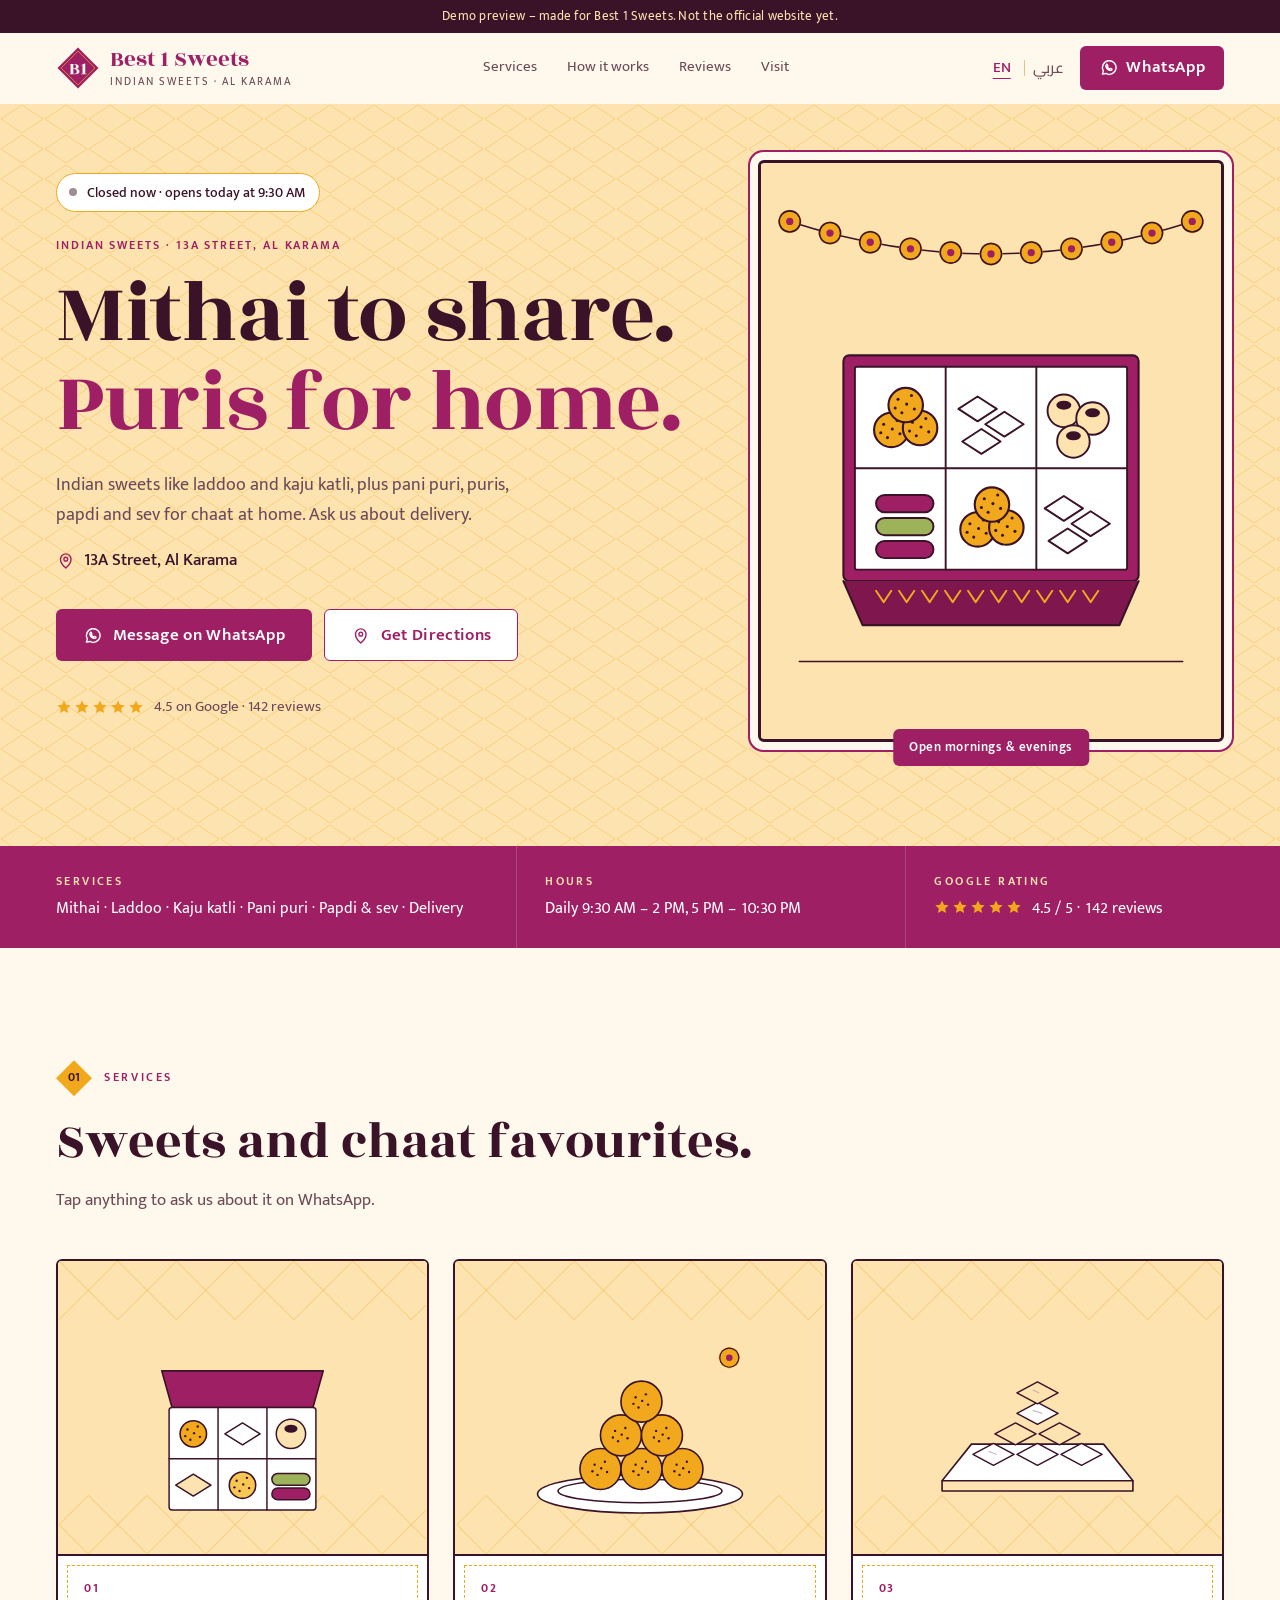
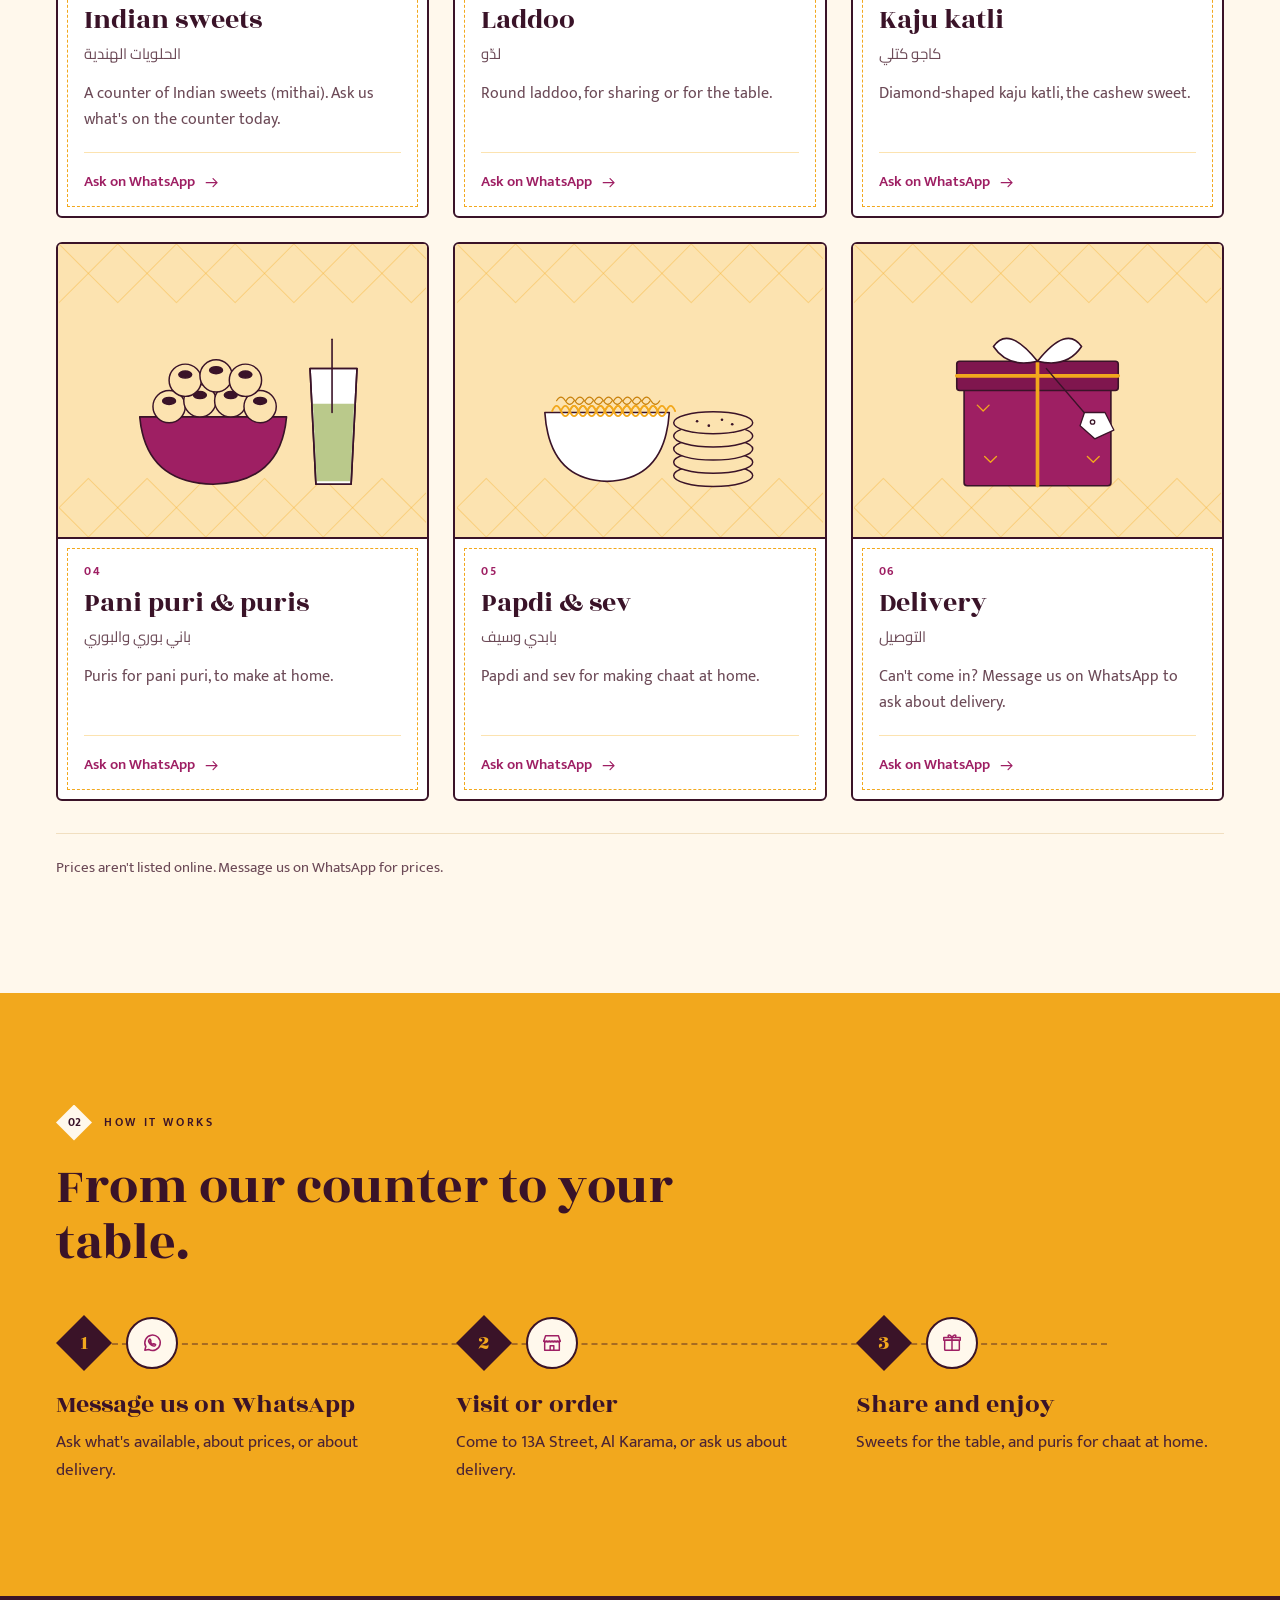
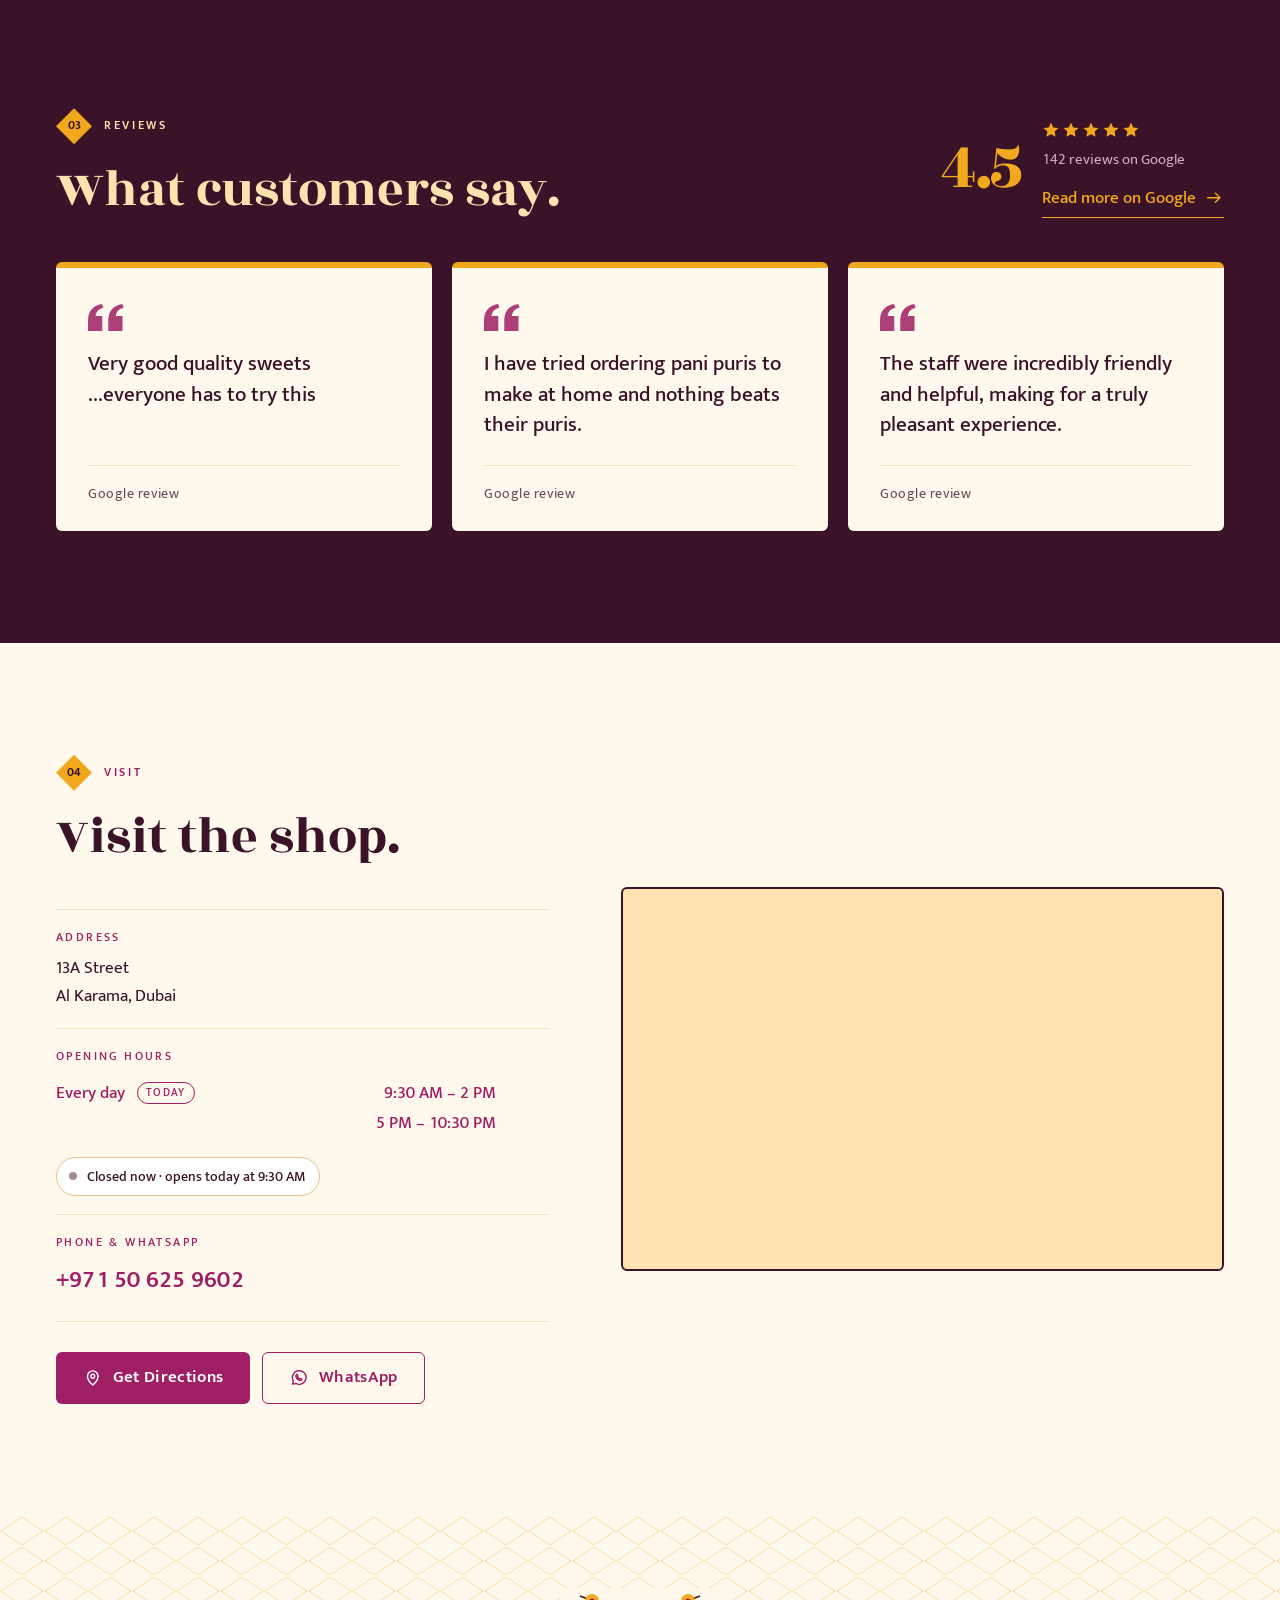
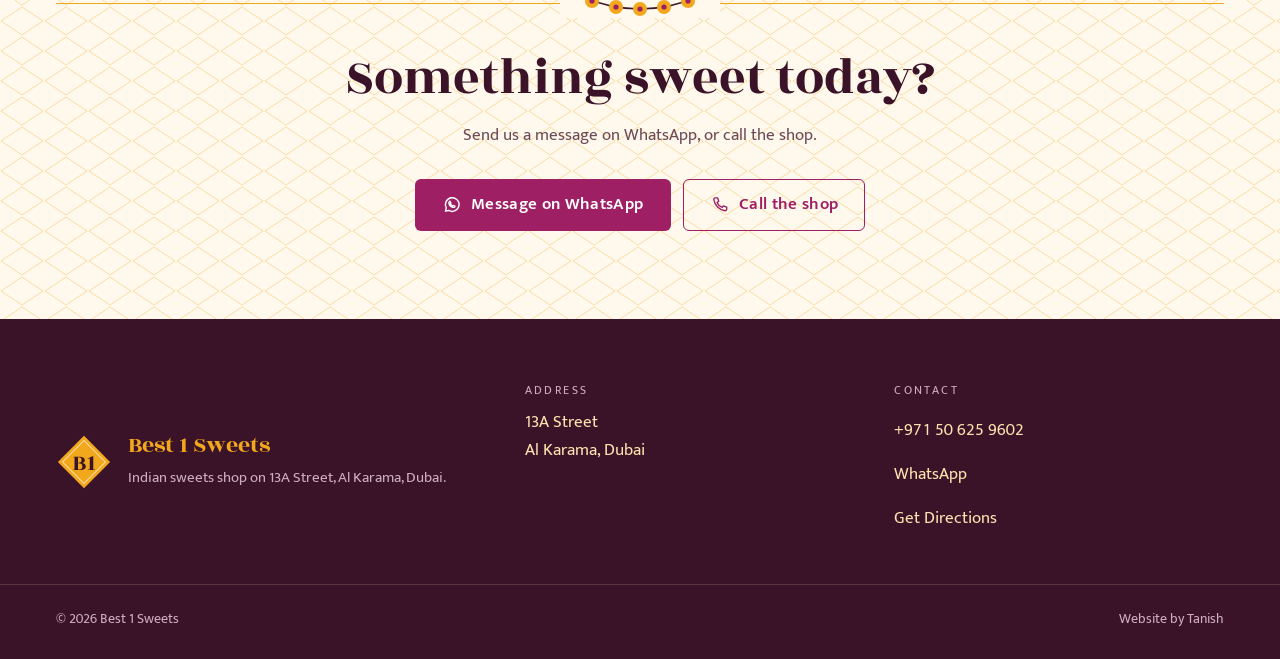
==== index.html @ 2cc2bdde "Demo website for Best 1 Sweets, Al Karama, Dubai Co-Authored-By: Claude Opus 5.5 <noreply@anthropic." ====
<!doctype html>
<html lang="en" dir="ltr">
<head>
  <meta charset="utf-8">
  <meta name="viewport" content="width=device-width, initial-scale=1, viewport-fit=cover">
  <title>Best 1 Sweets · Indian sweets, pani puri and chaat items in Al Karama, Dubai</title>
  <meta name="description" content="Indian sweets shop on 13A Street, Al Karama, Dubai: mithai such as laddoo and kaju katli, pani puri and puris, papdi and sev for chaat at home. Ask about delivery. Rated 4.5 on Google.">
  <meta name="robots" content="noindex">
  <meta name="theme-color" content="#FFF8EC">

  <link rel="icon" href="images/logo.svg" type="image/svg+xml">
  <link rel="apple-touch-icon" href="images/apple-touch-icon.png">

  <!-- Social sharing (WhatsApp, iMessage, X…). WhatsApp previews don't run JavaScript, so these are plain text. -->
  <meta property="og:type" content="website">
  <meta property="og:site_name" content="Best 1 Sweets">
  <meta property="og:title" content="Best 1 Sweets · 13A Street, Al Karama, Dubai">
  <meta property="og:description" content="Indian sweets like laddoo and kaju katli, pani puri and puris, papdi and sev for chaat at home. Ask about delivery. 4.5 on Google.">
  <meta property="og:url" content="https://tanish0212.github.io/best1-sweets-demo/">
  <meta property="og:image" content="https://tanish0212.github.io/best1-sweets-demo/images/og-image.jpg">
  <meta property="og:image:type" content="image/jpeg">
  <meta property="og:image:width" content="1200">
  <meta property="og:image:height" content="630">
  <meta property="og:image:alt" content="Best 1 Sweets, an Indian sweets shop in Al Karama, Dubai">
  <meta name="twitter:card" content="summary_large_image">
  <meta name="twitter:title" content="Best 1 Sweets · 13A Street, Al Karama, Dubai">
  <meta name="twitter:description" content="Indian sweets like laddoo and kaju katli, pani puri and puris, papdi and sev for chaat at home. Ask about delivery. 4.5 on Google.">
  <meta name="twitter:image" content="https://tanish0212.github.io/best1-sweets-demo/images/og-image.jpg">

  <link rel="preconnect" href="https://fonts.googleapis.com">
  <link rel="preconnect" href="https://fonts.gstatic.com" crossorigin>
  <!-- Fonts load without blocking the first paint -->
  <link rel="preload" as="style" href="https://fonts.googleapis.com/css2?family=Rozha+One&amp;family=Mukta:wght@400;500;600;700&amp;family=Lalezar&amp;family=Cairo:wght@400;500;600;700&amp;display=swap">
  <link rel="stylesheet" href="https://fonts.googleapis.com/css2?family=Rozha+One&amp;family=Mukta:wght@400;500;600;700&amp;family=Lalezar&amp;family=Cairo:wght@400;500;600;700&amp;display=swap" media="print" onload="this.media='all'">
  <noscript><link rel="stylesheet" href="https://fonts.googleapis.com/css2?family=Rozha+One&amp;family=Mukta:wght@400;500;600;700&amp;family=Lalezar&amp;family=Cairo:wght@400;500;600;700&amp;display=swap"></noscript>
  <link rel="stylesheet" href="style.css">
</head>
<body>
  <a class="skip-link" href="#main" data-t="skip">Skip to content</a>

  <!-- DEMO BANNER: delete this line (or set SHOP.showDemoBanner = false) when the site goes live -->
  <p class="demo-banner" data-t="demoBanner">Demo preview – made for Best 1 Sweets. Not the official website yet.</p>

  <header class="site-header">
    <div class="container header-inner">
      <a class="brand" href="#top">
        <img class="brand-mark" src="images/logo.svg" width="44" height="44" alt="">
        <span class="brand-word">
          <span class="brand-name" data-t="brandName">Best 1 Sweets</span>
          <span class="brand-sub" data-t="brandSub">Indian sweets · Al Karama</span>
        </span>
        <span class="visually-hidden" data-shop="name">Best 1 Sweets</span>
      </a>
      <nav class="nav" data-t-aria="navLabel" aria-label="Main">
        <a href="#services" data-t="navServices">Services</a>
        <a href="#how" data-t="navHow">How it works</a>
        <a href="#reviews" data-t="navReviews">Reviews</a>
        <a href="#visit" data-t="navVisit">Visit</a>
      </nav>
      <div class="header-actions">
        <div class="lang-toggle" role="group" data-t-aria="langLabel" aria-label="Language">
          <button type="button" data-lang="en" lang="en" aria-pressed="true">EN</button>
          <span class="lang-sep" aria-hidden="true"></span>
          <button type="button" data-lang="ar" lang="ar" aria-pressed="false">عربي</button>
        </div>
        <a class="btn btn-primary btn-sm js-wa" href="https://wa.me/971506259602?text=Hello%20Best%201%20Sweets%2C%20I%20found%20you%20on%20your%20website%20and%20I%27d%20like%20to%20ask%20about%20your%20sweets." target="_blank" rel="noopener" data-t-aria="waAria" aria-label="Message Best 1 Sweets on WhatsApp">
          <svg class="icon" viewBox="0 0 24 24" width="18" height="18" aria-hidden="true"><use href="#i-wa"/></svg>
          <span class="label-long" data-t="waShort">WhatsApp</span>
        </a>
      </div>
    </div>
  </header>

  <main id="main">
    <!-- HERO -->
    <section class="hero" id="top" aria-labelledby="hero-title">
      <div class="container hero-grid">
        <div class="hero-copy">
          <p class="status js-status reveal"><span class="status-dot" aria-hidden="true"></span><span class="status-text"></span></p>
          <p class="eyebrow reveal" data-t="heroEyebrow">Best 1 Sweets</p>
          <h1 class="hero-title js-hero-title" id="hero-title">Mithai to share. Puris for home.</h1>
          <p class="lead reveal" data-t="heroSub"></p>
          <p class="place reveal">
            <svg class="icon" viewBox="0 0 24 24" width="18" height="18" aria-hidden="true"><use href="#i-pin"/></svg>
            <span data-t="heroPlace">13A Street, Al Karama</span>
          </p>
          <div class="actions reveal">
            <a class="btn btn-primary js-wa" href="https://wa.me/971506259602?text=Hello%20Best%201%20Sweets%2C%20I%20found%20you%20on%20your%20website%20and%20I%27d%20like%20to%20ask%20about%20your%20sweets." target="_blank" rel="noopener">
              <svg class="icon" viewBox="0 0 24 24" width="20" height="20" aria-hidden="true"><use href="#i-wa"/></svg>
              <span data-t="waCta">Message on WhatsApp</span><span class="visually-hidden js-newtab"></span>
            </a>
            <a class="btn btn-ghost js-dir" href="https://www.google.com/maps/search/?api=1&amp;query=Best+1+Sweets+13A+Street+Al+Karama+Dubai" target="_blank" rel="noopener">
              <svg class="icon" viewBox="0 0 24 24" width="20" height="20" aria-hidden="true"><use href="#i-pin"/></svg>
              <span data-t="directions">Get Directions</span><span class="visually-hidden js-newtab"></span>
            </a>
          </div>
          <a class="rating js-rating js-reviews reveal" href="#reviews"></a>
        </div>
        <figure class="hero-media reveal">
          <div class="frame">
            <img class="js-img" data-img="hero" src="images/mithai-box.svg" alt="" width="480" height="600" fetchpriority="high">
          </div>
          <figcaption class="media-caption" data-t="heroCaption">Open mornings & evenings</figcaption>
        </figure>
      </div>
    </section>

    <!-- QUICK FACTS -->
    <section class="strip" data-t-aria="stripAria" aria-label="Quick facts">
      <div class="container strip-grid">
        <div class="strip-item">
          <span class="strip-label" data-t="stripServicesLabel">Services</span>
          <span class="strip-value" data-t="stripServices"></span>
        </div>
        <div class="strip-item">
          <span class="strip-label" data-t="stripHoursLabel">Hours</span>
          <span class="strip-value js-strip-hours"></span>
        </div>
        <div class="strip-item">
          <span class="strip-label" data-t="stripRatingLabel">Google rating</span>
          <span class="strip-value"><span class="js-stars"></span> <span class="num" data-t="stripRating"></span></span>
        </div>
      </div>
    </section>

    <!-- SERVICES -->
    <section class="section" id="services" aria-labelledby="services-title">
      <div class="container">
        <header class="section-head reveal">
          <p class="kicker"><span class="kicker-num">01</span><span data-t="servicesKicker">Services</span></p>
          <h2 id="services-title" data-t="servicesTitle">Sweets and chaat favourites.</h2>
          <p class="section-intro" data-t="servicesIntro"></p>
        </header>
        <ul class="services js-services" role="list"></ul>
        <p class="quote-note reveal" data-t="quoteNote"></p>
      </div>
    </section>

    <!-- HOW IT WORKS -->
    <section class="section section-alt" id="how" aria-labelledby="how-title">
      <div class="container">
        <header class="section-head reveal">
          <p class="kicker"><span class="kicker-num">02</span><span data-t="howKicker">How it works</span></p>
          <h2 id="how-title" data-t="howTitle">Three simple steps.</h2>
        </header>
        <ol class="steps js-steps" role="list"></ol>
      </div>
    </section>

    <!-- REVIEWS -->
    <section class="section section-reviews" id="reviews" aria-labelledby="reviews-title">
      <div class="container">
        <div class="reviews-head reveal">
          <div>
            <p class="kicker"><span class="kicker-num">03</span><span data-t="reviewsKicker">Reviews</span></p>
            <h2 id="reviews-title" data-t="reviewsTitle">In our customers' words.</h2>
          </div>
          <div class="score">
            <span class="score-value js-score" lang="en" dir="ltr">4.5</span>
            <div class="score-meta">
              <span class="js-stars score-stars"></span>
              <span class="score-count num" data-t="basedOn">142 reviews on Google</span>
              <a class="text-link js-reviews" href="#reviews">
                <span data-t="readMore">Read more on Google</span><span class="visually-hidden js-newtab"></span>
                <svg class="icon icon-arrow" viewBox="0 0 24 24" width="18" height="18" aria-hidden="true"><use href="#i-arrow"/></svg>
              </a>
            </div>
          </div>
        </div>
        <ul class="reviews js-reviews-list" role="list"></ul>
      </div>
    </section>

    <!-- VISIT -->
    <section class="section section-visit" id="visit" aria-labelledby="visit-title">
      <div class="container visit-grid">
        <div class="visit-copy">
          <header class="section-head reveal">
            <p class="kicker"><span class="kicker-num">04</span><span data-t="visitKicker">Visit</span></p>
            <h2 id="visit-title" data-t="visitTitle">Find us.</h2>
          </header>
          <dl class="visit-info reveal">
            <div>
              <dt data-t="addressLabel">Address</dt>
              <dd><address class="js-address"></address></dd>
            </div>
            <div>
              <dt data-t="hoursLabel">Opening hours</dt>
              <dd>
                <table class="hours js-hours"></table>
                <span class="status status--inline js-status"><span class="status-dot" aria-hidden="true"></span><span class="status-text"></span></span>
              </dd>
            </div>
            <div>
              <dt data-t="phoneLabel">Phone &amp; WhatsApp</dt>
              <dd><a class="phone-link js-tel js-phone" href="tel:+971506259602">+971 50 625 9602</a></dd>
            </div>
          </dl>
          <div class="actions reveal">
            <a class="btn btn-primary js-dir" href="https://www.google.com/maps/search/?api=1&amp;query=Best+1+Sweets+13A+Street+Al+Karama+Dubai" target="_blank" rel="noopener">
              <svg class="icon" viewBox="0 0 24 24" width="20" height="20" aria-hidden="true"><use href="#i-pin"/></svg>
              <span data-t="directions">Get Directions</span><span class="visually-hidden js-newtab"></span>
            </a>
            <a class="btn btn-ghost js-wa" href="https://wa.me/971506259602?text=Hello%20Best%201%20Sweets%2C%20I%20found%20you%20on%20your%20website%20and%20I%27d%20like%20to%20ask%20about%20your%20sweets." target="_blank" rel="noopener">
              <svg class="icon" viewBox="0 0 24 24" width="20" height="20" aria-hidden="true"><use href="#i-wa"/></svg>
              <span data-t="waShort">WhatsApp</span><span class="visually-hidden js-newtab"></span>
            </a>
          </div>
        </div>
        <div class="map reveal">
          <iframe class="js-map" title="Map" width="600" height="380" loading="lazy" referrerpolicy="no-referrer-when-downgrade" allowfullscreen></iframe>
        </div>
      </div>
    </section>

    <!-- CLOSING CTA -->
    <section class="cta-band" aria-labelledby="cta-title">
      <div class="container cta-inner reveal">
        <div class="motif" aria-hidden="true"><svg viewBox="0 0 132 30" width="132" height="30"><path d="M6 8Q66 34 126 8" fill="none" stroke="#3A1328" stroke-width="1.4"/><g transform="translate(18 13)"><circle r="7" fill="#F2A81D"/><circle r="2.6" fill="#9E1F63"/></g><g transform="translate(42 19)"><circle r="7" fill="#F2A81D"/><circle r="2.6" fill="#9E1F63"/></g><g transform="translate(66 21)"><circle r="7" fill="#F2A81D"/><circle r="2.6" fill="#9E1F63"/></g><g transform="translate(90 19)"><circle r="7" fill="#F2A81D"/><circle r="2.6" fill="#9E1F63"/></g><g transform="translate(114 13)"><circle r="7" fill="#F2A81D"/><circle r="2.6" fill="#9E1F63"/></g></svg></div>
        <h2 id="cta-title" class="cta-title" data-t="ctaTitle"></h2>
        <p class="cta-sub" data-t="ctaSub"></p>
        <div class="actions actions--center">
          <a class="btn btn-primary js-wa" href="https://wa.me/971506259602?text=Hello%20Best%201%20Sweets%2C%20I%20found%20you%20on%20your%20website%20and%20I%27d%20like%20to%20ask%20about%20your%20sweets." target="_blank" rel="noopener">
            <svg class="icon" viewBox="0 0 24 24" width="20" height="20" aria-hidden="true"><use href="#i-wa"/></svg>
            <span data-t="waCta">Message on WhatsApp</span><span class="visually-hidden js-newtab"></span>
          </a>
          <a class="btn btn-ghost js-tel" href="tel:+971506259602">
            <svg class="icon" viewBox="0 0 24 24" width="20" height="20" aria-hidden="true"><use href="#i-phone"/></svg>
            <span data-t="callCta">Call us</span>
          </a>
        </div>
      </div>
    </section>
  </main>

  <footer class="site-footer">
    <div class="container footer-grid">
      <div class="footer-brand">
        <img src="images/logo-light.svg" width="56" height="56" alt="">
        <div>
          <p class="footer-name" data-t="footerName">Best 1 Sweets</p>
          <p class="footer-tag" data-t="footerTag"></p>
        </div>
      </div>
      <div class="footer-col">
        <p class="footer-label" data-t="addressLabel">Address</p>
        <address class="js-address"></address>
      </div>
      <div class="footer-col">
        <p class="footer-label" data-t="footerContact">Contact</p>
        <p><a class="js-tel js-phone" href="tel:+971506259602">+971 50 625 9602</a></p>
        <p><a class="js-wa" href="https://wa.me/971506259602?text=Hello%20Best%201%20Sweets%2C%20I%20found%20you%20on%20your%20website%20and%20I%27d%20like%20to%20ask%20about%20your%20sweets." target="_blank" rel="noopener"><span data-t="waShort">WhatsApp</span><span class="visually-hidden js-newtab"></span></a></p>
        <p><a class="js-dir" href="https://www.google.com/maps/search/?api=1&amp;query=Best+1+Sweets+13A+Street+Al+Karama+Dubai" target="_blank" rel="noopener"><span data-t="directions">Get Directions</span><span class="visually-hidden js-newtab"></span></a></p>
      </div>
    </div>
    <div class="container footer-bottom">
      <p>© <span class="js-year num"></span> <span lang="en" data-shop="name">Best 1 Sweets</span></p>
      <p data-t="credit">Website by Tanish</p>
    </div>
  </footer>

  <a class="fab js-wa" href="https://wa.me/971506259602?text=Hello%20Best%201%20Sweets%2C%20I%20found%20you%20on%20your%20website%20and%20I%27d%20like%20to%20ask%20about%20your%20sweets." target="_blank" rel="noopener" data-t-aria="waAria" aria-label="Message Best 1 Sweets on WhatsApp">
    <svg viewBox="0 0 24 24" width="28" height="28" aria-hidden="true"><use href="#i-wa"/></svg>
  </a>

  <!-- Icon set (drawn for this site, stroke only) -->
  <svg width="0" height="0" style="position:absolute" aria-hidden="true" focusable="false">
    <symbol id="i-wa" viewBox="0 0 24 24"><g fill="none" stroke="currentColor" stroke-width="1.7" stroke-linecap="round" stroke-linejoin="round"><path d="M4.2 19.8l1.1-3.9A8.4 8.4 0 1 1 8.4 19z"/><path d="M9 8.3c.2-.5.6-.6 1-.5l.9 2-.7.9c.5 1.2 1.5 2.2 2.8 2.8l.9-.7 2 .9c.1.4 0 .8-.5 1.1-.9.6-2.1.6-3.6-.2a8.4 8.4 0 0 1-2.9-2.9c-.8-1.5-.8-2.7.1-3.4z"/></g></symbol>
    <symbol id="i-pin" viewBox="0 0 24 24"><g fill="none" stroke="currentColor" stroke-width="1.7" stroke-linecap="round" stroke-linejoin="round"><path d="M12 21s-6.5-5.8-6.5-11a6.5 6.5 0 0 1 13 0c0 5.2-6.5 11-6.5 11Z"/><circle cx="12" cy="10" r="2.3"/></g></symbol>
    <symbol id="i-phone" viewBox="0 0 24 24"><path fill="none" stroke="currentColor" stroke-width="1.7" stroke-linecap="round" stroke-linejoin="round" d="M6.6 3.5h2.6l1.5 4.2-2 1.4a10.6 10.6 0 0 0 6.2 6.2l1.4-2 4.2 1.5v2.6a1.9 1.9 0 0 1-2 1.9A16.2 16.2 0 0 1 4.7 5.5a1.9 1.9 0 0 1 1.9-2Z"/></symbol>
    <symbol id="i-arrow" viewBox="0 0 24 24"><path fill="none" stroke="currentColor" stroke-width="1.7" stroke-linecap="round" stroke-linejoin="round" d="M4.5 12h15M14 6.5l5.5 5.5-5.5 5.5"/></symbol>
    <symbol id="i-store" viewBox="0 0 24 24"><g fill="none" stroke="currentColor" stroke-width="1.6" stroke-linecap="round" stroke-linejoin="round"><path d="M4 10v10h16V10M3 10l2-6h14l2 6Z"/><path d="M3 10q1.5 2 3 0q1.5 2 3 0q1.5 2 3 0q1.5 2 3 0q1.5 2 3 0q1.5 2 3 0M10 20v-5h4v5"/></g></symbol>
    <symbol id="i-box" viewBox="0 0 24 24"><g fill="none" stroke="currentColor" stroke-width="1.6" stroke-linecap="round" stroke-linejoin="round"><rect x="4" y="9" width="16" height="11" rx="1"/><path d="M3 6h18v3H3ZM12 6v14M12 6c-2-4-5-3-4-1M12 6c2-4 5-3 4-1"/></g></symbol>
  </svg>

  <noscript>
    <div class="noscript">Best 1 Sweets · 13A Street, Al Karama, Dubai · <a href="https://wa.me/971506259602">WhatsApp +971 50 625 9602</a></div>
  </noscript>

  <script src="script.js"></script>
</body>
</html>
---- style.css ----
/* Best 1 Sweets — stylesheet. Saffron / marigold + deep magenta on cream; kaju-katli diamond lattice, mithai-box frames, marigold garland. */

:root {
  --bg: #FFF8EC; --surface: #FFFFFF; --alt: #FCE3B0; --line: #F1DFC0; --line-2: #E2C38E;
  --ink: #3A1328; --muted: #6C4A57;
  --accent: #9E1F63; --accent-hi: #7F164E; --on-accent: #FFFFFF;
  --deep: #3A1328; --on-deep: #FCE3B0; --on-deep-muted: #CDAEBD; --deep-line: rgba(252, 227, 176, .16);
  --star: #F2A81D;
  --open: #2F8A4F; --open-ring: rgba(47, 138, 79, .16); --closed: #A08C95;
  --header-bg: #FFF8EC; --card-shadow: 0 24px 40px -30px rgba(58, 19, 40, .45); --fab-shadow: rgba(158, 31, 99, .5);
  --f-display: "Rozha One", Georgia, serif;
  --f-body: "Mukta", system-ui, -apple-system, "Segoe UI", sans-serif;
  --f-ui: "Mukta", system-ui, sans-serif;
  --f-num: "Mukta", system-ui, sans-serif;
  --f-quote: "Mukta", system-ui, sans-serif;
  --f-brand: "Rozha One", Georgia, serif;
  --f-ar: "Cairo", "Segoe UI", Tahoma, sans-serif;
  --f-ar-display: "Lalezar", "Cairo", "Segoe UI", sans-serif;
  --gutter: 20px; --max: 1200px; --header-h: 70px; --radius: 6px; --btn-radius: 6px;
  --ease: cubic-bezier(.2, .65, .2, 1); --svc-cols: 3;
  color-scheme: light;
}

/* =====================================================================
   Base layout (shared structure). The theme block at the end of this
   file gives the site its own look. Mobile-first; logical properties
   (inline/block) so Arabic RTL mirrors automatically.
   ===================================================================== */

*, *::before, *::after { box-sizing: border-box; }

html {
  -webkit-text-size-adjust: 100%;
  text-size-adjust: 100%;
  scroll-padding-top: calc(var(--header-h) + 12px);
}
@media (prefers-reduced-motion: no-preference) {
  html { scroll-behavior: smooth; }
}
html[lang="ar"] {
  --f-display: var(--f-ar-display);
  --f-body: var(--f-ar);
  --f-brand: var(--f-ar-display);
}

body {
  margin: 0;
  background: var(--bg);
  color: var(--ink);
  font: 400 1.0625rem/1.65 var(--f-body);
  -webkit-font-smoothing: antialiased;
  -moz-osx-font-smoothing: grayscale;
  overflow-x: clip;
  font-variant-numeric: lining-nums;
  font-feature-settings: "lnum" 1;
}
html[lang="ar"] body { line-height: 1.8; }

img, svg, iframe { display: block; max-width: 100%; }
img { height: auto; }
a { color: inherit; text-decoration: none; }
p, h1, h2, h3, ul, ol, dl, dd, figure, blockquote { margin: 0; padding: 0; }
ul[role="list"], ol[role="list"] { list-style: none; }
address { font-style: normal; }
button { font: inherit; color: inherit; }
[hidden] { display: none !important; }

::selection { background: var(--accent); color: var(--on-accent); }
:focus-visible { outline: 2px solid var(--accent); outline-offset: 3px; border-radius: 2px; }

.container {
  width: 100%;
  max-width: calc(var(--max) + var(--gutter) * 2);
  margin-inline: auto;
  padding-inline: var(--gutter);
}
@media (min-width: 768px) { :root { --gutter: 40px; } }
@media (min-width: 1280px) { :root { --gutter: 56px; } }

.visually-hidden {
  position: absolute !important;
  width: 1px; height: 1px;
  overflow: hidden; clip: rect(0 0 0 0); clip-path: inset(50%);
  white-space: nowrap;
}
.ltr { unicode-bidi: isolate; direction: ltr; }
.num { font-family: var(--f-num); font-variant-numeric: lining-nums tabular-nums; }

.skip-link {
  position: absolute; inset-inline-start: 12px; top: -60px; z-index: 100;
  background: var(--accent); color: var(--on-accent); padding: 12px 16px; border-radius: var(--radius);
  font-weight: 500;
}
.skip-link:focus { top: 12px; }

/* ---------- Demo banner ---------- */
.demo-banner {
  background: var(--deep);
  color: var(--on-deep);
  text-align: center;
  font-size: .8125rem;
  line-height: 1.45;
  letter-spacing: .02em;
  padding: 7px var(--gutter);
}

/* ---------- Icons ---------- */
.icon { display: inline-flex; flex: none; }
.icon svg, svg.icon { width: 1.15em; height: 1.15em; }
[dir="rtl"] .icon-arrow, [dir="rtl"] .service-link .icon svg { transform: scaleX(-1); }

/* ---------- Buttons ---------- */
.btn {
  display: inline-flex; align-items: center; justify-content: center; gap: 10px;
  min-height: 52px; padding: 0 26px;
  border-radius: var(--btn-radius);
  font: 500 1rem/1 var(--f-body);
  letter-spacing: .02em;
  border: 1px solid transparent;
  transition: background-color .25s var(--ease), color .25s var(--ease), border-color .25s var(--ease), transform .25s var(--ease);
  white-space: nowrap;
}
.btn-primary { background: var(--accent); color: var(--on-accent); }
.btn-primary:hover { background: var(--accent-hi); }
.btn-ghost { border-color: var(--accent); color: var(--accent); background: transparent; }
.btn-ghost:hover { background: var(--accent); color: var(--on-accent); }
.btn:active { transform: translateY(1px); }
.btn-sm { min-height: 44px; padding: 0 16px; font-size: .9375rem; gap: 8px; }

.actions { display: flex; flex-wrap: wrap; gap: 12px; }
.actions--center { justify-content: center; }

.text-link {
  display: inline-flex; align-items: center; gap: 8px;
  min-height: 44px;
  color: var(--accent); font-weight: 500;
  border-bottom: 1px solid currentColor;
  padding-top: 4px;
  transition: gap .25s var(--ease);
}
.text-link:hover { gap: 12px; }

/* ---------- Header ---------- */
.site-header {
  position: sticky; top: 0; z-index: 50;
  background: var(--header-bg);
  border-bottom: 1px solid transparent;
  transition: border-color .3s var(--ease), box-shadow .3s var(--ease);
}
.site-header.is-compact { border-bottom-color: var(--line); }
.header-inner {
  display: flex; align-items: center; justify-content: space-between; gap: 12px;
  min-height: var(--header-h);
}
.brand { display: inline-flex; align-items: center; gap: 10px; min-height: 44px; min-width: 0; }
.brand-mark { width: 40px; height: 40px; flex: none; }
.brand-word { display: flex; flex-direction: column; line-height: 1.1; min-width: 0; }
.brand-name { font: 500 1.25rem/1 var(--f-brand); white-space: nowrap; }
.brand-sub {
  display: none;
  font-size: .6875rem; letter-spacing: .18em; text-transform: uppercase; color: var(--muted);
  margin-top: 5px; white-space: nowrap;
}
html[lang="ar"] .brand-sub { letter-spacing: 0; font-size: .75rem; }

.nav { display: none; }
.header-actions { display: flex; align-items: center; gap: 8px; flex: none; }
.lang-toggle { display: flex; align-items: center; }
.lang-toggle button {
  min-width: 44px; min-height: 44px; padding: 0 8px;
  background: none; border: 0; cursor: pointer;
  font: 500 .9375rem/1 var(--f-ui);
  color: var(--muted);
  border-radius: 2px;
}
.lang-toggle button[lang="ar"] { font-family: var(--f-ar); }
.lang-toggle button[aria-pressed="true"] { color: var(--accent); text-decoration: underline; text-underline-offset: 6px; text-decoration-thickness: 1px; }
.lang-toggle button:hover { color: var(--ink); }
.lang-sep { width: 1px; height: 16px; background: var(--line-2); }

.site-header .btn-sm .label-long { display: none; }
.site-header .btn-sm { width: 44px; padding: 0; }

@media (min-width: 480px) {
  .brand-sub { display: block; }
  .site-header .btn-sm .label-long { display: inline; }
  .site-header .btn-sm { width: auto; padding: 0 18px; }
}
@media (min-width: 768px) {
  .brand-mark { width: 44px; height: 44px; }
}
@media (min-width: 1024px) {
  .nav { display: flex; gap: 2px; }
  .nav a {
    display: inline-flex; align-items: center; min-height: 44px; padding: 0 14px;
    font-size: .9375rem; color: var(--muted);
    transition: color .2s var(--ease);
  }
  .nav a:hover { color: var(--accent); }
}

/* ---------- Shared type ---------- */
.kicker {
  display: inline-flex; align-items: center; gap: 12px;
  font-size: .75rem; font-weight: 500; letter-spacing: .22em; text-transform: uppercase;
  color: var(--accent);
  margin-bottom: 18px;
}
.kicker-num { font-family: var(--f-num); font-size: .75rem; letter-spacing: .1em; }
html[lang="ar"] .kicker { letter-spacing: 0; font-size: .875rem; font-weight: 600; }

h1, h2, h3 { font-family: var(--f-display); font-weight: 500; color: var(--ink); }
h2 {
  font-size: clamp(2.125rem, 1.6rem + 2.4vw, 3.25rem);
  line-height: 1.08; letter-spacing: -.01em;
}
html[lang="ar"] h2 { font-size: clamp(1.75rem, 1.35rem + 1.8vw, 2.5rem); line-height: 1.4; letter-spacing: 0; font-weight: 600; }

.section { padding-block: 80px; }
.section-alt { background: var(--alt); }
@media (min-width: 1024px) { .section { padding-block: 112px; } }

.section-head { margin-bottom: 44px; max-width: 760px; }
.section-intro { margin-top: 16px; color: var(--muted); max-width: 56ch; }

/* ---------- Status badge ---------- */
.status {
  display: inline-flex; align-items: center; gap: 10px;
  font-size: .875rem; font-weight: 500; color: var(--ink);
  padding: 7px 14px 7px 12px;
  border: 1px solid var(--line-2); border-radius: 999px;
  background: var(--surface);
}
.status-dot { width: 8px; height: 8px; border-radius: 50%; background: var(--closed); flex: none; }
.status[data-state="open"] .status-dot { background: var(--open); box-shadow: 0 0 0 4px var(--open-ring); }
.status--inline { margin-top: 14px; }

/* ---------- Hero ---------- */
.hero { padding-block: 32px 64px; position: relative; }
.hero-grid { display: grid; gap: 44px; align-items: center; }
.hero-copy .status { margin-bottom: 24px; }
.eyebrow {
  font-size: .75rem; letter-spacing: .24em; text-transform: uppercase; color: var(--accent); font-weight: 500;
  margin-bottom: 14px;
}
html[lang="ar"] .eyebrow { letter-spacing: 0; font-size: .9375rem; font-weight: 600; }
.hero-title {
  font-size: clamp(2.75rem, 1.9rem + 4.2vw, 5.25rem);
  line-height: 1; letter-spacing: -.015em;
}
.hero-title .line { display: block; }
.hero-title .accent { color: var(--accent); }
html[lang="ar"] .hero-title { font-size: clamp(2.125rem, 1.5rem + 3vw, 3.75rem); line-height: 1.35; letter-spacing: 0; font-weight: 600; }
.lead { margin-top: 22px; font-size: 1.125rem; color: var(--muted); max-width: 46ch; }
.place { display: inline-flex; align-items: center; gap: 8px; margin-top: 16px; font-weight: 500; color: var(--ink); }
.place .icon { color: var(--accent); }
.hero .actions { margin-top: 30px; }
.rating {
  display: inline-flex; align-items: center; gap: 10px; flex-wrap: wrap;
  margin-top: 24px; min-height: 44px;
  font-size: .9375rem; color: var(--muted);
}
.rating:hover span { color: var(--ink); }
.stars { display: inline-flex; gap: 2px; color: var(--star); vertical-align: -2px; }

.hero-media { position: relative; max-width: 420px; width: 100%; margin-inline: auto; }
.frame { position: relative; overflow: hidden; aspect-ratio: 4 / 5; background: var(--alt); }
.frame img { width: 100%; height: 100%; object-fit: cover; }
.frame img[src$=".svg"] { object-fit: contain; }
.media-caption {
  position: absolute; inset-inline-start: 50%; bottom: -18px; transform: translateX(-50%);
  background: var(--surface); border: 1px solid var(--line);
  padding: 8px 16px; border-radius: 999px;
  font-size: .8125rem; letter-spacing: .04em; white-space: nowrap; color: var(--ink);
}
[dir="rtl"] .media-caption { transform: translateX(50%); }

@media (min-width: 768px) {
  .hero { padding-block: 48px 88px; }
  .hero-media { max-width: 440px; }
}
@media (min-width: 1024px) {
  .hero { padding-block: 56px 104px; }
  .hero-grid { grid-template-columns: 1.15fr .85fr; gap: 72px; }
  .hero-media { max-width: none; margin-inline: 0; }
}

/* ---------- Quick facts strip ---------- */
.strip { border-block: 1px solid var(--line); background: var(--surface); }
.strip-grid { display: grid; }
.strip-item { display: flex; flex-direction: column; gap: 4px; padding-block: 20px; border-bottom: 1px solid var(--line); }
.strip-item:last-child { border-bottom: 0; }
.strip-label { font-size: .75rem; letter-spacing: .2em; text-transform: uppercase; color: var(--accent); font-weight: 500; }
html[lang="ar"] .strip-label { letter-spacing: 0; font-size: .875rem; }
.strip-value { font-size: 1rem; color: var(--ink); }
.strip-value .stars { margin-inline-end: 6px; }
.strip-line { display: block; }
@media (min-width: 768px) and (max-width: 1023px) {
  .strip-grid { grid-template-columns: 1fr 1fr; }
  .strip-item:first-child { grid-column: 1 / -1; }
  .strip-item:nth-child(2) { border-bottom: 0; }
  .strip-item:last-child { padding-inline-start: 28px; border-inline-start: 1px solid var(--line); }
}
@media (min-width: 1024px) {
  .strip-grid { grid-template-columns: 1.3fr 1.1fr .9fr; }
  .strip-item { border-bottom: 0; padding: 26px 28px; border-inline-start: 1px solid var(--line); }
  .strip-item:first-child { border-inline-start: 0; padding-inline-start: 0; }
}

/* ---------- Services ---------- */
.services { display: grid; gap: 20px; }
@media (min-width: 600px) { .services { grid-template-columns: repeat(2, 1fr); gap: 24px; } }
@media (min-width: 1100px) { .services { grid-template-columns: repeat(var(--svc-cols, 3), 1fr); } }
.service {
  display: flex; flex-direction: column;
  background: var(--surface);
  border: 1px solid var(--line);
  border-radius: var(--radius);
  overflow: hidden;
  transition: border-color .3s var(--ease), box-shadow .4s var(--ease);
}
.service:hover { border-color: var(--line-2); box-shadow: var(--card-shadow); }
.service-media { aspect-ratio: 5 / 4; background: var(--alt); overflow: hidden; border-bottom: 1px solid var(--line); }
.service-media img { width: 100%; height: 100%; object-fit: cover; transition: transform .8s var(--ease); }
.service-media img[src$=".svg"] { object-fit: contain; }
.service:hover .service-media img { transform: scale(1.03); }
.service-body { display: flex; flex-direction: column; flex: 1; padding: 22px 22px 18px; }
.service-num { font: 500 .75rem/1 var(--f-num); letter-spacing: .14em; color: var(--accent); }
.service-name { margin-top: 10px; font-size: 1.625rem; line-height: 1.15; }
html[lang="ar"] .service-name { font-size: 1.3125rem; line-height: 1.45; font-weight: 600; }
.service-alt { margin-top: 6px; font-size: .9375rem; color: var(--muted); }
.service-alt[lang="ar"] { font-family: var(--f-ar); }
.service-alt[lang="en"] { font-family: var(--f-display); }
[dir="ltr"] .service-alt { text-align: left; }
[dir="rtl"] .service-alt { text-align: right; }
.service-desc { margin-top: 14px; margin-bottom: 18px; color: var(--muted); font-size: 1rem; }
.service-link {
  display: inline-flex; align-items: center; gap: 8px;
  margin-top: auto; padding-top: 16px;
  min-height: 44px;
  color: var(--accent); font-weight: 500; font-size: .9375rem;
  border-top: 1px solid var(--line);
  transition: gap .25s var(--ease);
}
.service-link:hover { gap: 12px; }
.quote-note {
  margin-top: 32px; padding-top: 22px; border-top: 1px solid var(--line);
  color: var(--muted); font-size: .9375rem;
}

/* ---------- Steps ---------- */
.steps { display: grid; gap: 36px; position: relative; }
.step { position: relative; }
.step-mark { display: flex; align-items: center; gap: 14px; margin-bottom: 18px; position: relative; z-index: 1; }
.step-num {
  display: grid; place-items: center;
  width: 52px; height: 52px; border-radius: 50%;
  background: var(--accent); color: var(--on-accent);
  font: 500 1.125rem/1 var(--f-num);
}
.step-icon {
  display: grid; place-items: center;
  width: 52px; height: 52px; border-radius: 50%;
  border: 1px solid var(--line-2); background: var(--bg); color: var(--accent);
}
.step h3 { font-size: 1.625rem; line-height: 1.2; }
html[lang="ar"] .step h3 { font-size: 1.3125rem; font-weight: 600; line-height: 1.5; }
.step p { margin-top: 8px; color: var(--muted); max-width: 36ch; }
@media (min-width: 768px) {
  .steps { grid-template-columns: repeat(3, 1fr); gap: 32px; }
  .steps::before {
    content: ""; position: absolute; top: 26px; inset-inline: 26px 10%;
    border-top: 1px solid var(--line-2);
  }
}

/* ---------- Reviews ---------- */
.reviews-head { display: grid; gap: 28px; margin-bottom: 44px; align-items: end; }
.score { display: flex; align-items: center; gap: 20px; }
.score-value { font: 400 4.25rem/.9 var(--f-num); letter-spacing: -.03em; color: var(--accent); font-variant-numeric: lining-nums; }
.score-meta { display: grid; gap: 2px; justify-items: start; }
.score-stars .stars svg { width: 18px; height: 18px; }
.score-count { color: var(--muted); font-size: .9375rem; }
.reviews { display: grid; gap: 20px; }
.review figure {
  height: 100%;
  display: flex; flex-direction: column;
  background: var(--surface);
  border: 1px solid var(--line);
  border-radius: var(--radius);
  padding: 30px 26px 24px;
}
.quote-mark { color: var(--accent); opacity: .85; }
.review blockquote { margin-top: 18px; flex: 1; }
.review blockquote p { font: 400 1.25rem/1.45 var(--f-quote); color: var(--ink); }
.review figcaption {
  display: flex; align-items: center; gap: 10px; flex-wrap: wrap;
  margin-top: 24px; padding-top: 16px; border-top: 1px solid var(--line);
  font-size: .875rem; color: var(--muted); letter-spacing: .04em;
}
html[lang="ar"] .review figcaption { font-family: var(--f-ar); letter-spacing: 0; }
@media (min-width: 768px) {
  .reviews-head { grid-template-columns: 1fr auto; }
  .reviews { grid-template-columns: repeat(2, 1fr); }
  .review:first-child { grid-column: 1 / -1; }
}
@media (min-width: 1100px) {
  .reviews { grid-template-columns: repeat(3, 1fr); }
  .review:first-child { grid-column: auto; }
  .review figure { padding: 36px 32px 26px; }
}

/* ---------- Visit ---------- */
.visit-grid { display: grid; gap: 40px; }
.visit-info { display: grid; margin-bottom: 30px; border-top: 1px solid var(--line); }
.visit-info > div { padding-block: 18px; border-bottom: 1px solid var(--line); display: grid; gap: 6px; }
.visit-info dt { font-size: .75rem; letter-spacing: .2em; text-transform: uppercase; color: var(--accent); font-weight: 500; }
html[lang="ar"] .visit-info dt { letter-spacing: 0; font-size: .875rem; }
.visit-info address span { display: block; }
.phone-link {
  display: inline-flex; align-items: center; min-height: 44px;
  font: 400 1.5rem/1 var(--f-num); letter-spacing: .01em; color: var(--accent);
  font-variant-numeric: lining-nums tabular-nums;
  border-bottom: 1px solid transparent;
}
.phone-link:hover { border-bottom-color: currentColor; }
.hours { border-collapse: collapse; width: 100%; max-width: 440px; }
.hours th, .hours td { text-align: start; padding: 6px 0; font-weight: 400; vertical-align: baseline; }
.hours td { text-align: end; white-space: nowrap; padding-inline-start: 16px; font-variant-numeric: lining-nums tabular-nums; }
.hours td .range { display: block; }
.hours tr.is-today th, .hours tr.is-today td { color: var(--accent); font-weight: 500; }
.today-flag {
  display: inline-block; margin-inline-start: 8px; padding: 1px 8px;
  font-size: .6875rem; letter-spacing: .12em; text-transform: uppercase;
  border: 1px solid currentColor; border-radius: 999px; vertical-align: 2px;
}
html[lang="ar"] .today-flag { letter-spacing: 0; font-size: .75rem; }
.map { border-radius: var(--radius); overflow: hidden; border: 1px solid var(--line); background: var(--alt); }
.map iframe { width: 100%; height: 350px; border: 0; }
@media (min-width: 1024px) {
  .visit-grid { grid-template-columns: .9fr 1.1fr; gap: 72px; align-items: center; }
  .map iframe { height: 380px; }
}

/* ---------- Closing CTA ---------- */
.cta-band { padding-block: 72px 88px; text-align: center; background: var(--alt); }
.motif { position: relative; display: flex; justify-content: center; margin-bottom: 32px; color: var(--accent); }
.motif::before { content: ""; position: absolute; inset-inline: 0; top: 50%; border-top: 1px solid var(--line-2); }
.motif svg { position: relative; background: var(--alt); padding-inline: 14px; box-sizing: content-box; }
.cta-title { font-size: clamp(2.125rem, 1.6rem + 2.4vw, 3.25rem); line-height: 1.1; }
html[lang="ar"] .cta-title { font-size: clamp(1.75rem, 1.35rem + 1.8vw, 2.5rem); line-height: 1.4; font-weight: 600; }
.cta-sub { margin: 14px auto 30px; color: var(--muted); max-width: 46ch; }

/* ---------- Footer ---------- */
.site-footer { background: var(--deep); color: var(--on-deep); padding-block: 64px 28px; }
.footer-grid { display: grid; gap: 36px; }
.footer-brand { display: flex; gap: 16px; align-items: center; }
.footer-brand img { width: 56px; height: 56px; flex: none; }
.footer-name { font: 500 1.5rem/1.15 var(--f-brand); }
.footer-tag { margin-top: 6px; color: var(--on-deep-muted); font-size: .9375rem; }
.footer-label { font-size: .75rem; letter-spacing: .2em; text-transform: uppercase; color: var(--on-deep-muted); margin-bottom: 10px; }
html[lang="ar"] .footer-label { letter-spacing: 0; font-size: .875rem; }
.footer-col address span { display: block; }
.footer-col a { display: inline-flex; align-items: center; min-height: 44px; border-bottom: 1px solid transparent; }
.footer-col a:hover { border-bottom-color: currentColor; }
.footer-col p { line-height: 1.3; }
.footer-bottom {
  display: flex; flex-wrap: wrap; justify-content: space-between; gap: 8px 24px;
  margin-top: 44px; padding-top: 22px; border-top: 1px solid var(--deep-line);
  font-size: .875rem; color: var(--on-deep-muted);
}
.site-footer :focus-visible { outline-color: var(--on-deep); }
@media (min-width: 768px) { .footer-grid { grid-template-columns: 1.3fr 1fr 1fr; gap: 40px; } }

/* ---------- Floating WhatsApp button (mobile / tablet; bottom-left in Arabic) ---------- */
.fab {
  position: fixed; z-index: 60;
  inset-inline-end: 18px; bottom: calc(18px + env(safe-area-inset-bottom));
  width: 60px; height: 60px; border-radius: 50%;
  display: grid; place-items: center;
  background: var(--accent); color: var(--on-accent);
  box-shadow: 0 10px 28px -8px var(--fab-shadow), 0 0 0 4px var(--bg);
  transition: transform .25s var(--ease), background-color .25s var(--ease);
}
.fab:hover { background: var(--accent-hi); transform: translateY(-2px); }
@media (min-width: 1024px) { .fab { display: none; } }
@media (max-width: 1023px) { .site-footer { padding-bottom: 104px; } }

.noscript { padding: 16px var(--gutter); background: var(--alt); text-align: center; }

/* ---------- Motion ---------- */
.motion .reveal {
  opacity: 0; transform: translateY(16px);
  transition: opacity .8s var(--ease), transform .8s var(--ease);
  transition-delay: var(--d, 0ms);
}
.motion .reveal.is-in { opacity: 1; transform: none; }
.motion .hero-title .line {
  transform: translateY(14px);
  animation: rise .9s var(--ease) forwards;
  animation-delay: calc(120ms + var(--i) * 120ms);
}
@keyframes rise { to { transform: none; } }

@media (prefers-reduced-motion: reduce) {
  *, *::before, *::after { animation: none !important; transition: none !important; }
  .reveal, .hero-title .line { opacity: 1 !important; transform: none !important; }
}

@media print {
  .site-header, .fab, .demo-banner, .map, .cta-band { display: none; }
  .reveal { opacity: 1 !important; transform: none !important; }
}

/* ===================== Theme ===================== */

.brand-name { font-size: 1.4375rem; color: #9E1F63; }
html[lang="ar"] .brand-name { font-weight: 400; }
.btn { font-weight: 600; font-size: 1.0625rem; }
h1, h2, h3, .cta-title { font-weight: 400; letter-spacing: 0; }
html[lang="ar"] :is(h1, h2, h3, .cta-title) { font-weight: 400; }
html[lang="ar"] .step h3, html[lang="ar"] .service-name { font-family: var(--f-ar); font-weight: 700; }
.hero-title { font-size: clamp(2.875rem, 1.9rem + 4.6vw, 5.5rem); line-height: 1.02; }
.hero-title .accent { color: #9E1F63; }
.eyebrow { color: #9E1F63; font-weight: 600; letter-spacing: .16em; }

/* Hero: saffron with the kaju-katli lattice, a framed mithai box */
.hero { background: #FCE3B0 url("data:image/svg+xml,%3Csvg%20xmlns%3D%22http%3A//www.w3.org/2000/svg%22%20width%3D%2244%22%20height%3D%2230%22%3E%3Cpath%20d%3D%22M22%201L43%2015L22%2029L1%2015Z%22%20fill%3D%22none%22%20stroke%3D%22%23F2A81D%22%20stroke-opacity%3D%22.35%22%20stroke-width%3D%221%22/%3E%3C/svg%3E"); }
.hero .status { background: #FFFFFF; border-color: #F2A81D; }
.hero .btn-ghost { background: #FFFFFF; }
.hero .btn-ghost:hover { background: #9E1F63; }
.frame { border-radius: 6px; border: 3px solid #3A1328; box-shadow: 0 0 0 8px #FFF8EC, 0 0 0 10px #9E1F63; }
.media-caption { background: #9E1F63; color: #FFFFFF; border: 0; border-radius: 6px; font-weight: 600; bottom: -24px; }

.strip { background: #9E1F63; border: 0; color: #FFFFFF; }
.strip .strip-value { color: #FFFFFF; }
.strip .strip-label { color: #FCE3B0; font-weight: 600; }
.strip-item { border-color: rgba(255, 255, 255, .18) !important; }
.strip .stars { color: #F2A81D; }

/* Kicker: a little saffron diamond */
.kicker { font-weight: 600; }
.kicker-num { display: grid; place-items: center; width: 36px; height: 36px; background: #F2A81D; color: #3A1328;
  clip-path: polygon(50% 0, 100% 50%, 50% 100%, 0 50%); font-weight: 700; letter-spacing: 0; }

/* Services: sweet-box cards with a dashed liner */
.service { border: 2px solid #3A1328; }
.service:hover { border-color: #9E1F63; }
.service-media { border-bottom: 2px solid #3A1328; }
.service-body { outline: 1px dashed #F2A81D; outline-offset: -10px; padding: 26px 26px 20px; }
.service-num { color: #9E1F63; font-weight: 700; }
.service-name { font-size: 1.75rem; }
.service-link { font-weight: 600; border-top-color: #FCE3B0; }

/* Steps on saffron */
.section-alt { background: #F2A81D; }
.section-alt .kicker { color: #3A1328; }
.section-alt .kicker-num { background: #FFF8EC; }
.section-alt .step p { color: #4A2335; }
.step-num { background: #3A1328; color: #F2A81D; border-radius: 0; clip-path: polygon(50% 0, 100% 50%, 50% 100%, 0 50%); width: 56px; height: 56px; font: 400 1.375rem/1 var(--f-display); }
.step-icon { background: #FFF8EC; border: 2px solid #3A1328; color: #9E1F63; }
@media (min-width: 768px) { .steps::before { border-top: 2px dashed rgba(58, 19, 40, .4); top: 28px; } }
.section-alt :focus-visible { outline-color: #3A1328; }

/* Reviews: deep aubergine with cream cards */
.section-reviews { background: #3A1328; }
.section-reviews h2 { color: #FCE3B0; }
.section-reviews .kicker { color: #FCE3B0; }
.score-value { color: #F2A81D; font-family: var(--f-display); }
.score-count { color: #CDAEBD; }
.section-reviews .text-link { color: #F2A81D; }
.review figure { background: #FFF8EC; border: 0; border-top: 6px solid #F2A81D; }
.review blockquote p { font-weight: 500; font-size: 1.3125rem; }
.quote-mark { color: #9E1F63; }
.section-reviews :focus-visible { outline-color: #F2A81D; }

.phone-link { font-weight: 600; color: #9E1F63; }
.hours td .range + .range { margin-top: 2px; }
.map { border: 2px solid #3A1328; }

.cta-band { background: #FFF8EC url("data:image/svg+xml,%3Csvg%20xmlns%3D%22http%3A//www.w3.org/2000/svg%22%20width%3D%2244%22%20height%3D%2230%22%3E%3Cpath%20d%3D%22M22%201L43%2015L22%2029L1%2015Z%22%20fill%3D%22none%22%20stroke%3D%22%23F2A81D%22%20stroke-opacity%3D%22.35%22%20stroke-width%3D%221%22/%3E%3C/svg%3E"); }
.cta-band .motif::before { border-top-color: #F2A81D; }
.cta-band .motif svg { background: #FFF8EC; }
.footer-name { color: #F2A81D; }
.fab { border-radius: 14px; }
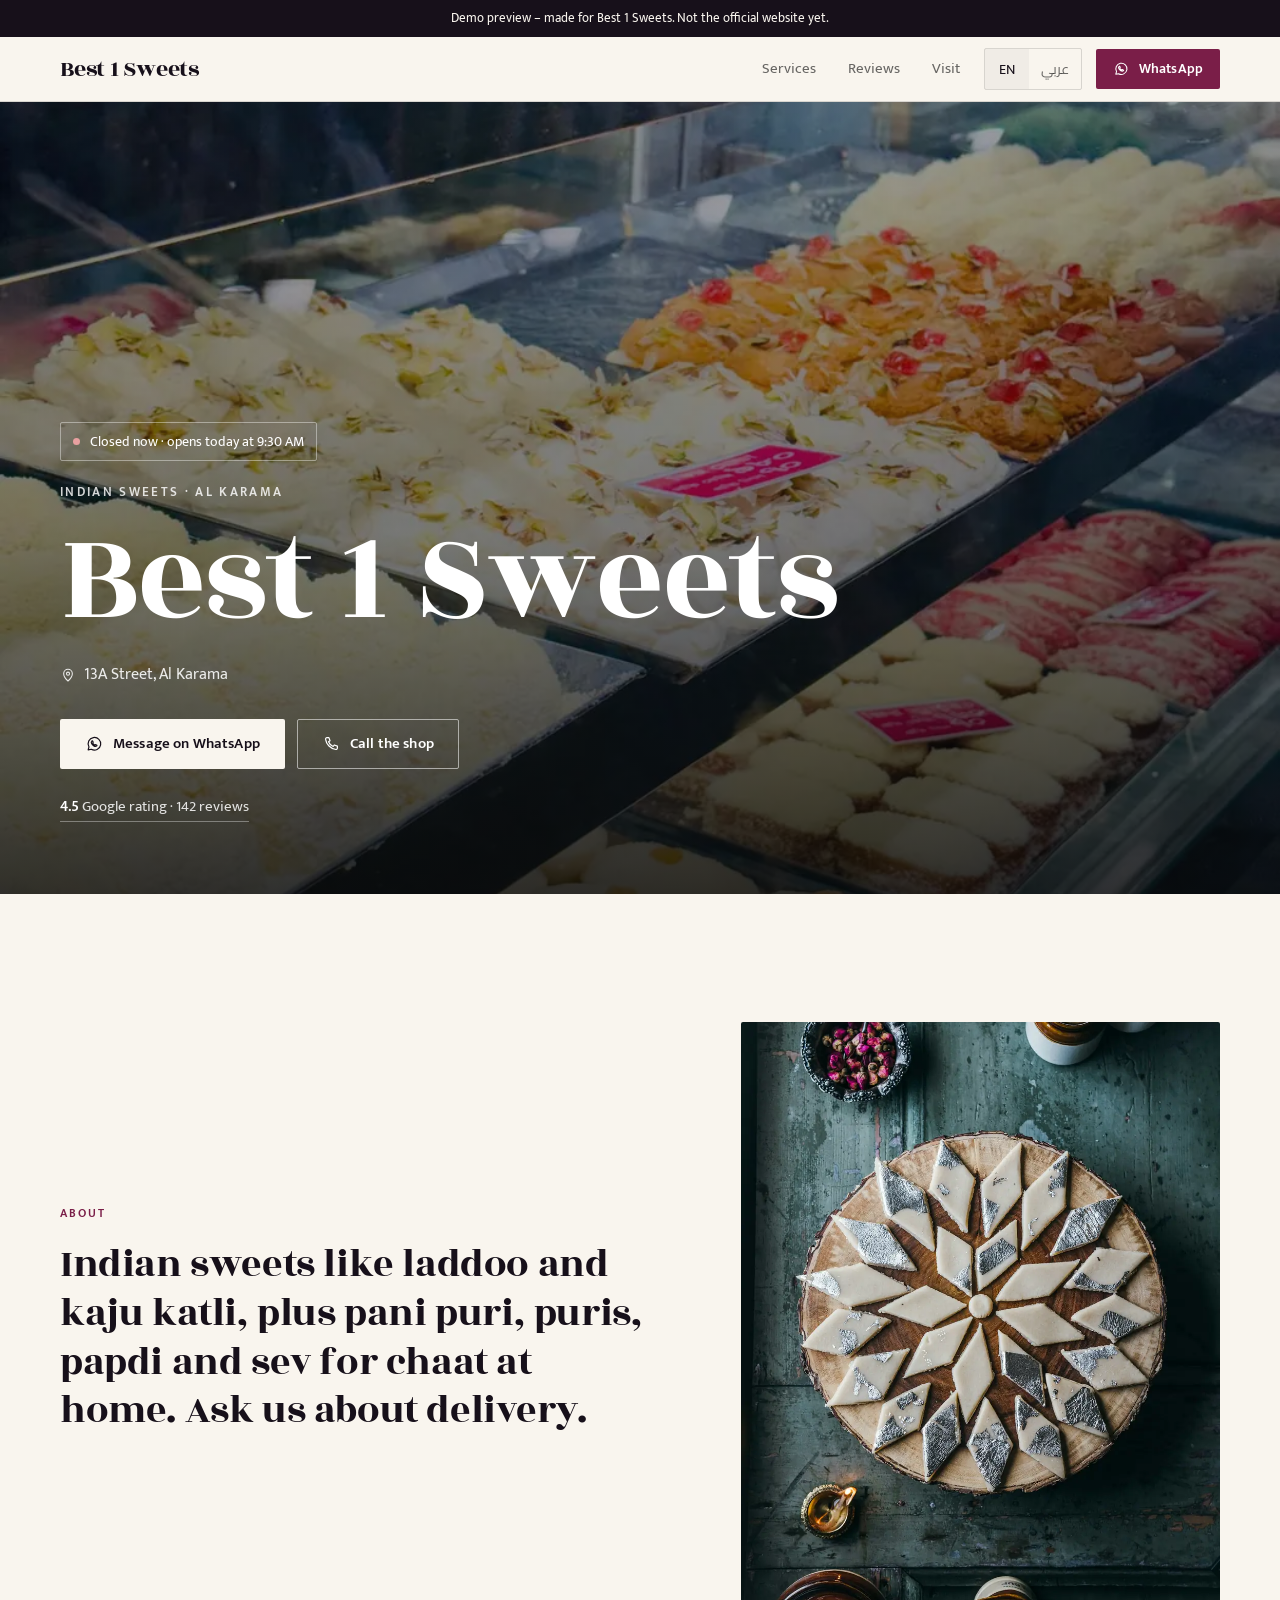
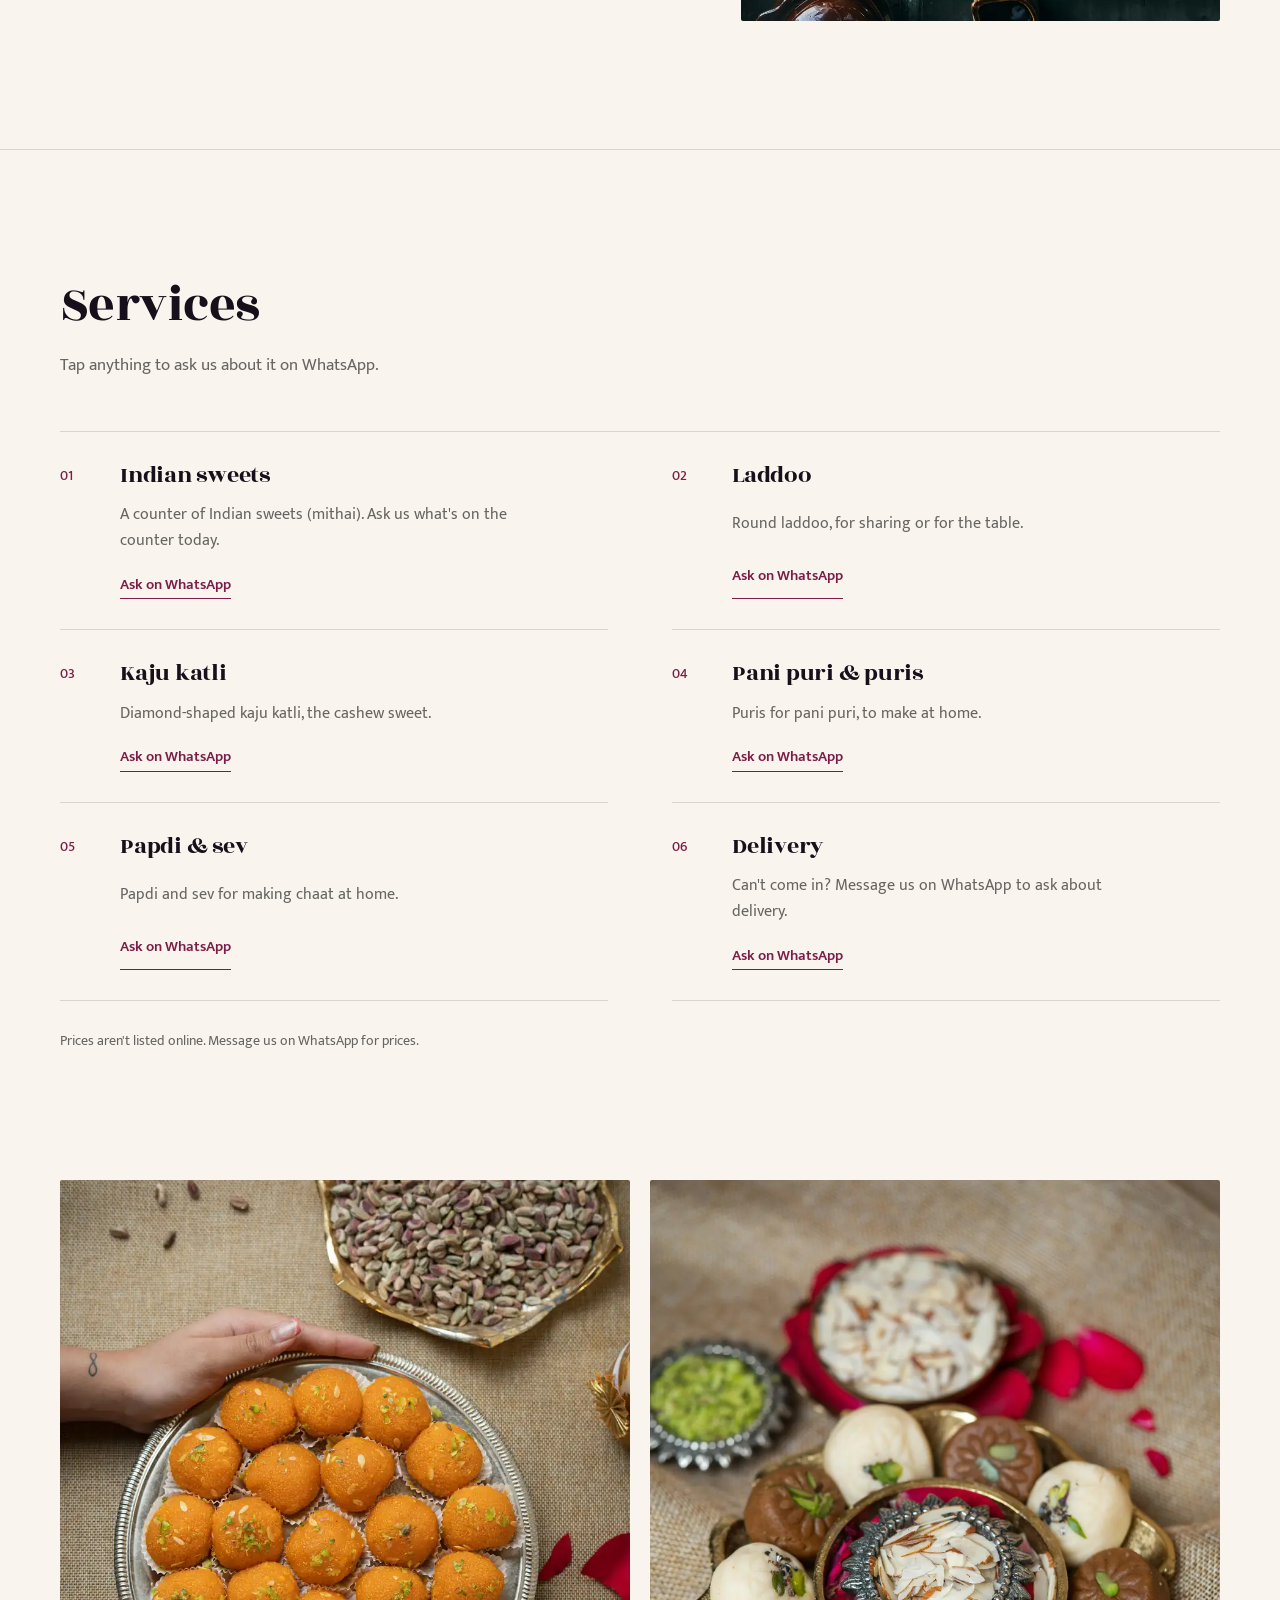
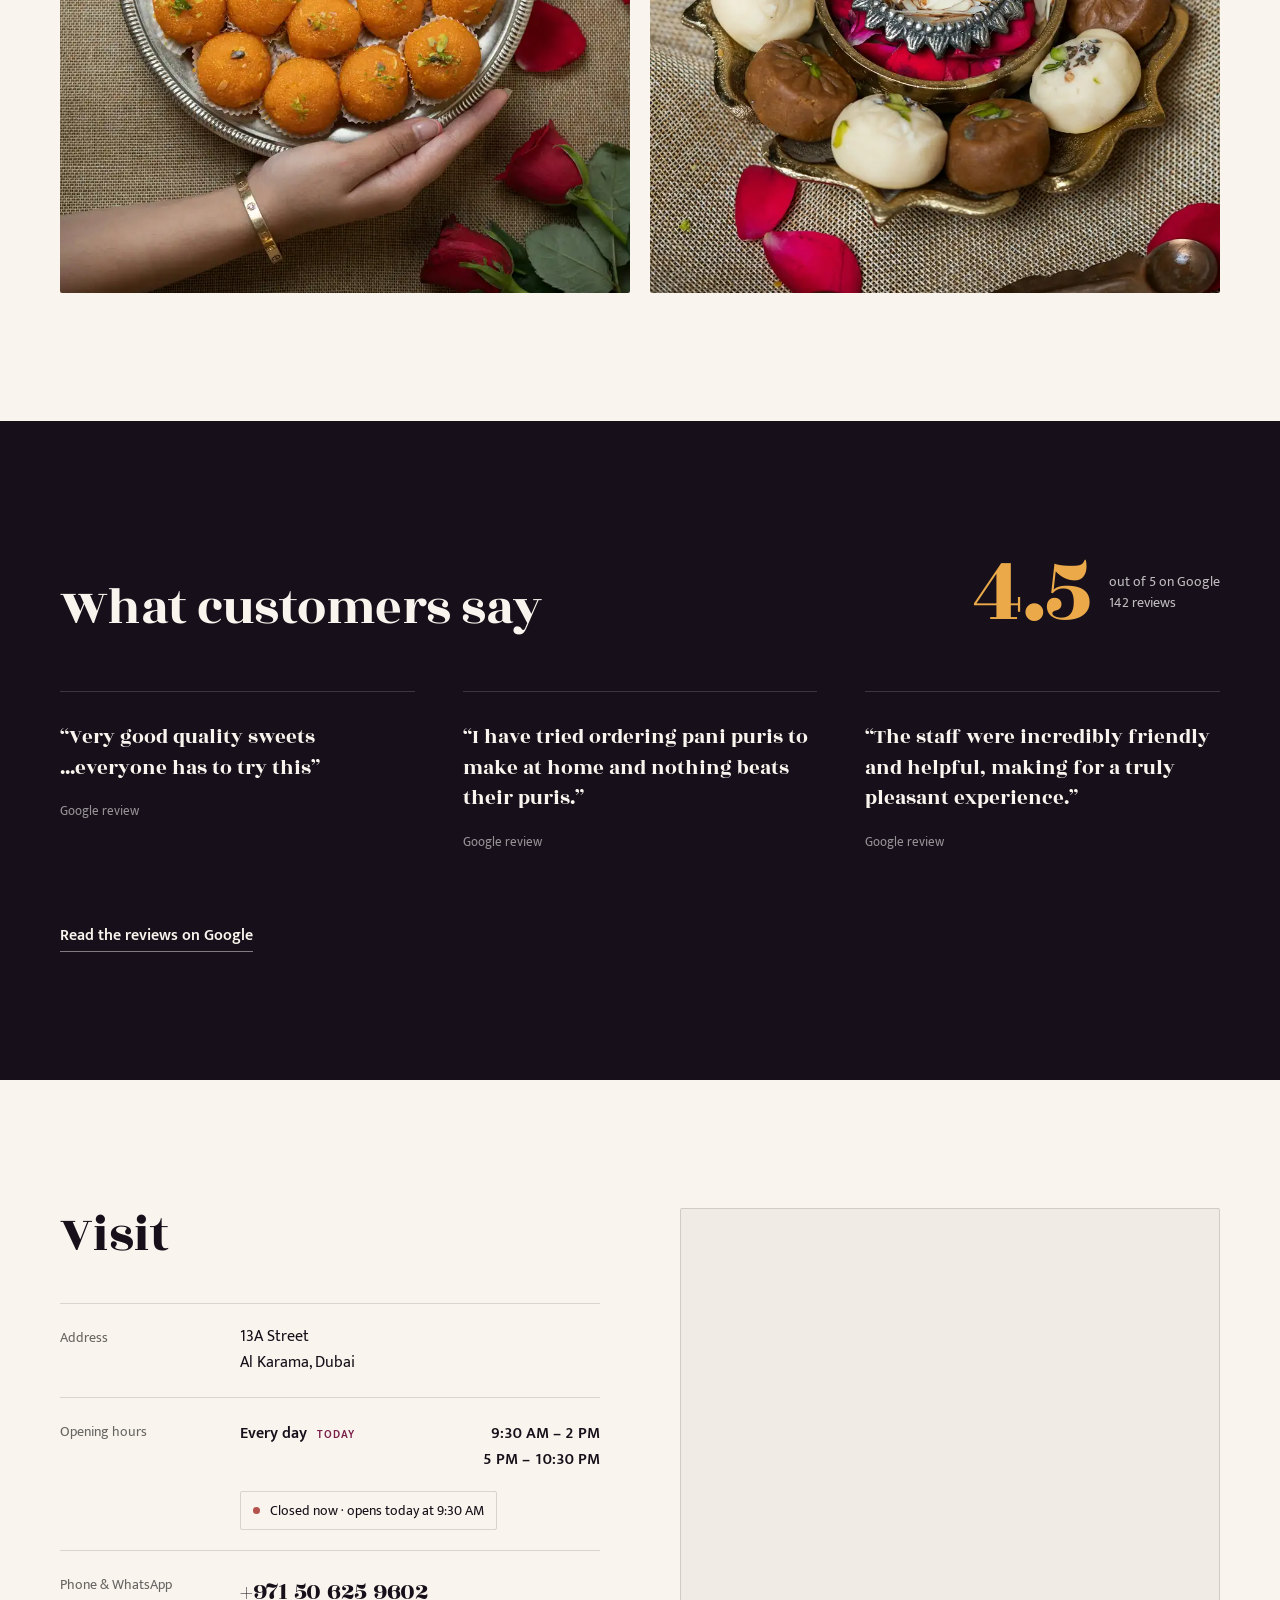
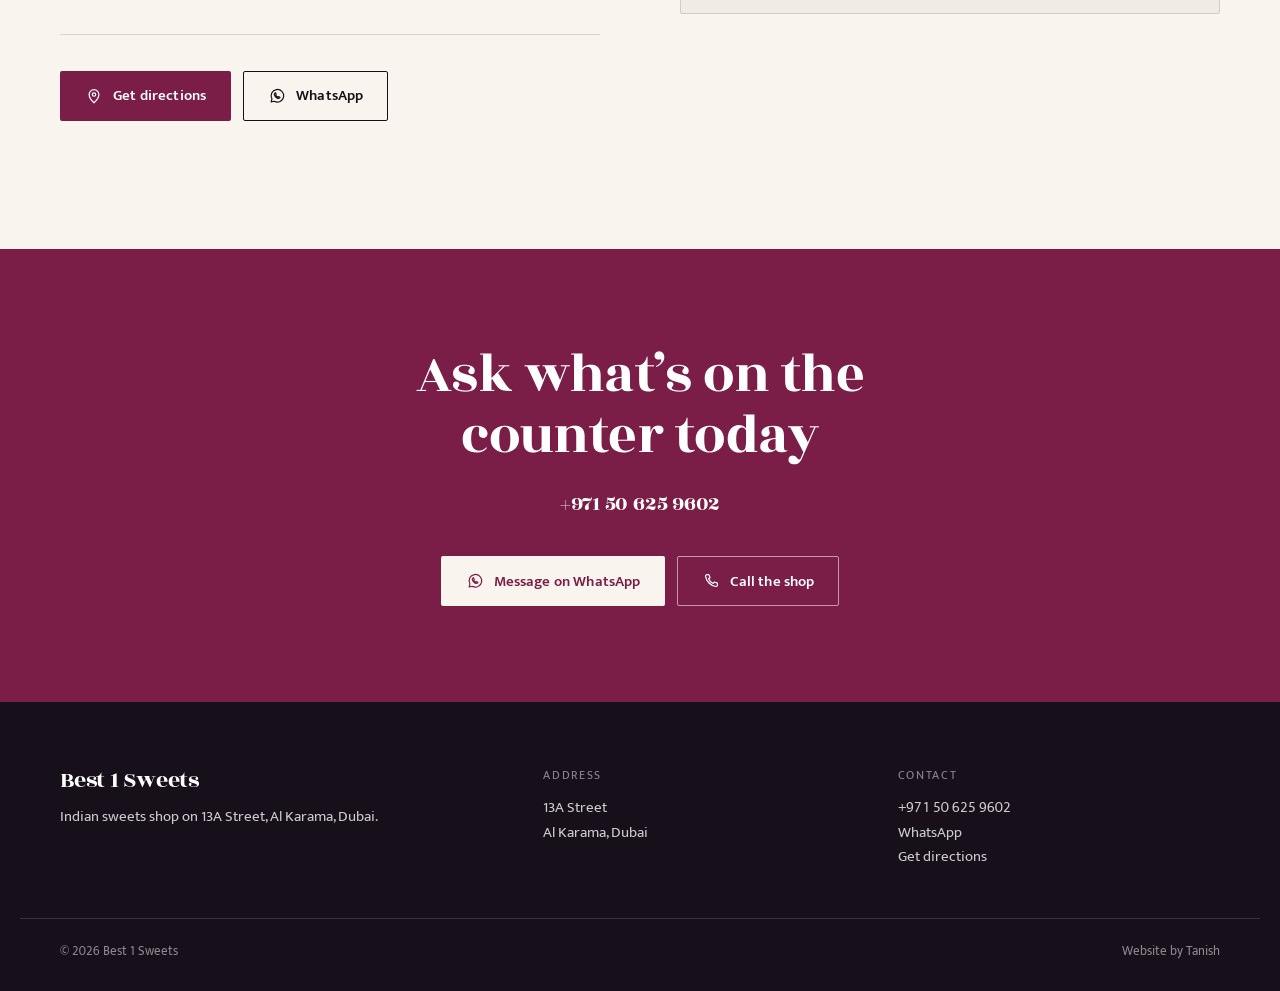
==== commit f2ed090e: "Update demo website Co-Authored-By: Claude Opus 5.5 <noreply@anthropic.com>" ====
--- a/index.html
+++ b/index.html
@@ -3,36 +3,37 @@
 <head>
   <meta charset="utf-8">
   <meta name="viewport" content="width=device-width, initial-scale=1, viewport-fit=cover">
-  <title>Best 1 Sweets · Indian sweets, pani puri and chaat items in Al Karama, Dubai</title>
-  <meta name="description" content="Indian sweets shop on 13A Street, Al Karama, Dubai: mithai such as laddoo and kaju katli, pani puri and puris, papdi and sev for chaat at home. Ask about delivery. Rated 4.5 on Google.">
+  <title>Best 1 Sweets · Indian sweets · Al Karama</title>
+  <meta name="description" content="Indian sweets like laddoo and kaju katli, plus pani puri, puris, papdi and sev for chaat at home. Ask us about delivery. Rated 4.5 on Google.">
   <meta name="robots" content="noindex">
-  <meta name="theme-color" content="#FFF8EC">
-
-  <link rel="icon" href="images/logo.svg" type="image/svg+xml">
-  <link rel="apple-touch-icon" href="images/apple-touch-icon.png">
+  <meta name="theme-color" content="#F9F5EE">
+
+  <link rel="icon" href="images/icon.png" type="image/png">
+  <link rel="apple-touch-icon" href="images/icon.png">
 
   <!-- Social sharing (WhatsApp, iMessage, X…). WhatsApp previews don't run JavaScript, so these are plain text. -->
   <meta property="og:type" content="website">
   <meta property="og:site_name" content="Best 1 Sweets">
-  <meta property="og:title" content="Best 1 Sweets · 13A Street, Al Karama, Dubai">
-  <meta property="og:description" content="Indian sweets like laddoo and kaju katli, pani puri and puris, papdi and sev for chaat at home. Ask about delivery. 4.5 on Google.">
+  <meta property="og:title" content="Best 1 Sweets · 13A Street, Al Karama">
+  <meta property="og:description" content="Indian sweets · Al Karama. 4.5 on Google (142 reviews) · Message on WhatsApp.">
   <meta property="og:url" content="https://tanish0212.github.io/best1-sweets-demo/">
   <meta property="og:image" content="https://tanish0212.github.io/best1-sweets-demo/images/og-image.jpg">
+  <meta property="og:image:secure_url" content="https://tanish0212.github.io/best1-sweets-demo/images/og-image.jpg">
   <meta property="og:image:type" content="image/jpeg">
   <meta property="og:image:width" content="1200">
   <meta property="og:image:height" content="630">
-  <meta property="og:image:alt" content="Best 1 Sweets, an Indian sweets shop in Al Karama, Dubai">
+  <meta property="og:image:alt" content="Best 1 Sweets, Indian sweets · Al Karama">
   <meta name="twitter:card" content="summary_large_image">
-  <meta name="twitter:title" content="Best 1 Sweets · 13A Street, Al Karama, Dubai">
-  <meta name="twitter:description" content="Indian sweets like laddoo and kaju katli, pani puri and puris, papdi and sev for chaat at home. Ask about delivery. 4.5 on Google.">
+  <meta name="twitter:title" content="Best 1 Sweets · 13A Street, Al Karama">
+  <meta name="twitter:description" content="Indian sweets · Al Karama. 4.5 on Google (142 reviews) · Message on WhatsApp.">
   <meta name="twitter:image" content="https://tanish0212.github.io/best1-sweets-demo/images/og-image.jpg">
 
   <link rel="preconnect" href="https://fonts.googleapis.com">
   <link rel="preconnect" href="https://fonts.gstatic.com" crossorigin>
-  <!-- Fonts load without blocking the first paint -->
-  <link rel="preload" as="style" href="https://fonts.googleapis.com/css2?family=Rozha+One&amp;family=Mukta:wght@400;500;600;700&amp;family=Lalezar&amp;family=Cairo:wght@400;500;600;700&amp;display=swap">
-  <link rel="stylesheet" href="https://fonts.googleapis.com/css2?family=Rozha+One&amp;family=Mukta:wght@400;500;600;700&amp;family=Lalezar&amp;family=Cairo:wght@400;500;600;700&amp;display=swap" media="print" onload="this.media='all'">
-  <noscript><link rel="stylesheet" href="https://fonts.googleapis.com/css2?family=Rozha+One&amp;family=Mukta:wght@400;500;600;700&amp;family=Lalezar&amp;family=Cairo:wght@400;500;600;700&amp;display=swap"></noscript>
+  <link rel="preload" as="image" href="images/hero.webp" imagesrcset="images/hero-m.webp 1000w, images/hero.webp 2000w" imagesizes="100vw" fetchpriority="high">
+  <link rel="preload" as="style" href="https://fonts.googleapis.com/css2?family=Rozha+One&amp;family=Mukta:wght@400;500;600&amp;family=Cairo:wght@600;700&amp;display=swap">
+  <link rel="stylesheet" href="https://fonts.googleapis.com/css2?family=Rozha+One&amp;family=Mukta:wght@400;500;600&amp;family=Cairo:wght@600;700&amp;display=swap" media="print" onload="this.media='all'">
+  <noscript><link rel="stylesheet" href="https://fonts.googleapis.com/css2?family=Rozha+One&amp;family=Mukta:wght@400;500;600&amp;family=Cairo:wght@600;700&amp;display=swap"></noscript>
   <link rel="stylesheet" href="style.css">
 </head>
 <body>
@@ -42,144 +43,117 @@
   <p class="demo-banner" data-t="demoBanner">Demo preview – made for Best 1 Sweets. Not the official website yet.</p>
 
   <header class="site-header">
-    <div class="container header-inner">
-      <a class="brand" href="#top">
-        <img class="brand-mark" src="images/logo.svg" width="44" height="44" alt="">
-        <span class="brand-word">
-          <span class="brand-name" data-t="brandName">Best 1 Sweets</span>
-          <span class="brand-sub" data-t="brandSub">Indian sweets · Al Karama</span>
-        </span>
-        <span class="visually-hidden" data-shop="name">Best 1 Sweets</span>
-      </a>
+    <div class="wrap header-inner">
+      <a class="wordmark" href="#top" data-t="brandName">Best 1 Sweets</a>
       <nav class="nav" data-t-aria="navLabel" aria-label="Main">
         <a href="#services" data-t="navServices">Services</a>
-        <a href="#how" data-t="navHow">How it works</a>
         <a href="#reviews" data-t="navReviews">Reviews</a>
         <a href="#visit" data-t="navVisit">Visit</a>
       </nav>
       <div class="header-actions">
-        <div class="lang-toggle" role="group" data-t-aria="langLabel" aria-label="Language">
+        <div class="lang" role="group" data-t-aria="langLabel" aria-label="Language">
           <button type="button" data-lang="en" lang="en" aria-pressed="true">EN</button>
-          <span class="lang-sep" aria-hidden="true"></span>
           <button type="button" data-lang="ar" lang="ar" aria-pressed="false">عربي</button>
         </div>
-        <a class="btn btn-primary btn-sm js-wa" href="https://wa.me/971506259602?text=Hello%20Best%201%20Sweets%2C%20I%20found%20you%20on%20your%20website%20and%20I%27d%20like%20to%20ask%20about%20your%20sweets." target="_blank" rel="noopener" data-t-aria="waAria" aria-label="Message Best 1 Sweets on WhatsApp">
-          <svg class="icon" viewBox="0 0 24 24" width="18" height="18" aria-hidden="true"><use href="#i-wa"/></svg>
-          <span class="label-long" data-t="waShort">WhatsApp</span>
+        <a class="btn btn-solid btn-sm js-wa" href="https://wa.me/971506259602?text=Hello%20Best%201%20Sweets%2C%20I%20found%20you%20on%20your%20website%20and%20I%27d%20like%20to%20ask%20about%20your%20services." target="_blank" rel="noopener" data-t-aria="waAria" aria-label="Message Best 1 Sweets on WhatsApp">
+          <svg class="ico" viewBox="0 0 24 24" width="16" height="16" aria-hidden="true"><use href="#i-wa"/></svg>
+          <span class="hide-sm" data-t="waShort">WhatsApp</span>
         </a>
       </div>
     </div>
   </header>
 
   <main id="main">
-    <!-- HERO -->
+    <!-- HERO: full-width photo, shop name over a dark overlay -->
     <section class="hero" id="top" aria-labelledby="hero-title">
-      <div class="container hero-grid">
-        <div class="hero-copy">
-          <p class="status js-status reveal"><span class="status-dot" aria-hidden="true"></span><span class="status-text"></span></p>
-          <p class="eyebrow reveal" data-t="heroEyebrow">Best 1 Sweets</p>
-          <h1 class="hero-title js-hero-title" id="hero-title">Mithai to share. Puris for home.</h1>
-          <p class="lead reveal" data-t="heroSub"></p>
-          <p class="place reveal">
-            <svg class="icon" viewBox="0 0 24 24" width="18" height="18" aria-hidden="true"><use href="#i-pin"/></svg>
-            <span data-t="heroPlace">13A Street, Al Karama</span>
-          </p>
-          <div class="actions reveal">
-            <a class="btn btn-primary js-wa" href="https://wa.me/971506259602?text=Hello%20Best%201%20Sweets%2C%20I%20found%20you%20on%20your%20website%20and%20I%27d%20like%20to%20ask%20about%20your%20sweets." target="_blank" rel="noopener">
-              <svg class="icon" viewBox="0 0 24 24" width="20" height="20" aria-hidden="true"><use href="#i-wa"/></svg>
-              <span data-t="waCta">Message on WhatsApp</span><span class="visually-hidden js-newtab"></span>
-            </a>
-            <a class="btn btn-ghost js-dir" href="https://www.google.com/maps/search/?api=1&amp;query=Best+1+Sweets+13A+Street+Al+Karama+Dubai" target="_blank" rel="noopener">
-              <svg class="icon" viewBox="0 0 24 24" width="20" height="20" aria-hidden="true"><use href="#i-pin"/></svg>
-              <span data-t="directions">Get Directions</span><span class="visually-hidden js-newtab"></span>
-            </a>
-          </div>
-          <a class="rating js-rating js-reviews reveal" href="#reviews"></a>
-        </div>
-        <figure class="hero-media reveal">
-          <div class="frame">
-            <img class="js-img" data-img="hero" src="images/mithai-box.svg" alt="" width="480" height="600" fetchpriority="high">
-          </div>
-          <figcaption class="media-caption" data-t="heroCaption">Open mornings & evenings</figcaption>
+      <picture class="hero-photo">
+        <source media="(max-width: 700px)" srcset="images/hero-m.webp">
+        <img class="js-img" data-img="hero" src="images/hero.webp" alt="A glass counter filled with Indian sweets" width="2000" height="1250" fetchpriority="high">
+      </picture>
+      <div class="hero-shade" aria-hidden="true"></div>
+      <div class="wrap hero-inner">
+        <p class="status js-status"><span class="status-dot" aria-hidden="true"></span><span class="status-text"></span></p>
+        <p class="hero-kicker" data-t="kicker">Indian sweets · Al Karama</p>
+        <h1 class="hero-name" id="hero-title" data-t="heroName">Best 1 Sweets</h1>
+        <p class="hero-place">
+          <svg class="ico" viewBox="0 0 24 24" width="16" height="16" aria-hidden="true"><use href="#i-pin"/></svg>
+          <span data-t="heroPlace">13A Street, Al Karama</span>
+        </p>
+        <div class="actions">
+          <a class="btn btn-light js-wa" href="https://wa.me/971506259602?text=Hello%20Best%201%20Sweets%2C%20I%20found%20you%20on%20your%20website%20and%20I%27d%20like%20to%20ask%20about%20your%20services." target="_blank" rel="noopener">
+            <svg class="ico" viewBox="0 0 24 24" width="18" height="18" aria-hidden="true"><use href="#i-wa"/></svg>
+            <span data-t="waCta">Message on WhatsApp</span><span class="visually-hidden js-newtab"></span>
+          </a>
+          <a class="btn btn-line-light js-tel" href="tel:+971506259602">
+            <svg class="ico" viewBox="0 0 24 24" width="18" height="18" aria-hidden="true"><use href="#i-phone"/></svg>
+            <span data-t="callCta">Call us</span>
+          </a>
+        </div>
+        <a class="hero-rating js-reviews" href="https://www.google.com/maps/search/?api=1&amp;query=Best+1+Sweets+13A+Street+Al+Karama+Dubai" target="_blank" rel="noopener"><span class="num">4.5</span> <span data-t="ratingShort">Google rating</span> · <span data-t="ratingCount">142 reviews</span><span class="visually-hidden js-newtab"></span></a>
+      </div>
+    </section>
+
+    <!-- INTRO -->
+    <section class="section intro" aria-labelledby="intro-title">
+      <div class="wrap intro-grid">
+        <div class="intro-copy reveal">
+          <p class="label" data-t="introLabel">About</p>
+          <h2 class="intro-lead" id="intro-title" data-t="intro">Indian sweets like laddoo and kaju katli, plus pani puri, puris, papdi and sev for chaat at home. Ask us about delivery.</h2>
+          <div class="story js-story"></div>
+          <dl class="facts js-facts"></dl>
+        </div>
+        <figure class="intro-photo reveal">
+          <img class="js-img" data-img="intro" src="images/photo-1.webp" alt="Kaju katli arranged in a star on a plate" width="1120" height="1400" loading="lazy" decoding="async">
         </figure>
       </div>
     </section>
 
-    <!-- QUICK FACTS -->
-    <section class="strip" data-t-aria="stripAria" aria-label="Quick facts">
-      <div class="container strip-grid">
-        <div class="strip-item">
-          <span class="strip-label" data-t="stripServicesLabel">Services</span>
-          <span class="strip-value" data-t="stripServices"></span>
-        </div>
-        <div class="strip-item">
-          <span class="strip-label" data-t="stripHoursLabel">Hours</span>
-          <span class="strip-value js-strip-hours"></span>
-        </div>
-        <div class="strip-item">
-          <span class="strip-label" data-t="stripRatingLabel">Google rating</span>
-          <span class="strip-value"><span class="js-stars"></span> <span class="num" data-t="stripRating"></span></span>
-        </div>
-      </div>
-    </section>
-
     <!-- SERVICES -->
-    <section class="section" id="services" aria-labelledby="services-title">
-      <div class="container">
+    <section class="section services-section" id="services" aria-labelledby="services-title">
+      <div class="wrap">
         <header class="section-head reveal">
-          <p class="kicker"><span class="kicker-num">01</span><span data-t="servicesKicker">Services</span></p>
-          <h2 id="services-title" data-t="servicesTitle">Sweets and chaat favourites.</h2>
+          <h2 id="services-title" data-t="servicesTitle">Services</h2>
           <p class="section-intro" data-t="servicesIntro"></p>
         </header>
-        <ul class="services js-services" role="list"></ul>
-        <p class="quote-note reveal" data-t="quoteNote"></p>
-      </div>
-    </section>
-
-    <!-- HOW IT WORKS -->
-    <section class="section section-alt" id="how" aria-labelledby="how-title">
-      <div class="container">
-        <header class="section-head reveal">
-          <p class="kicker"><span class="kicker-num">02</span><span data-t="howKicker">How it works</span></p>
-          <h2 id="how-title" data-t="howTitle">Three simple steps.</h2>
-        </header>
-        <ol class="steps js-steps" role="list"></ol>
+        <ol class="services js-services" role="list"></ol>
+        <p class="note reveal" data-t="quoteNote"></p>
+      </div>
+    </section>
+
+    <!-- PHOTOS -->
+    <section class="gallery" aria-label="Photos">
+      <div class="wrap">
+        <div class="gallery-grid gallery-grid--2 reveal">
+          <img class="js-img" data-img="photo-2" src="images/photo-2.webp" alt="A plate of round orange laddoo" width="1120" height="1400" loading="lazy" decoding="async">
+          <img class="js-img" data-img="photo-3" src="images/photo-3.webp" alt="A festive platter of Indian sweets" width="1120" height="1400" loading="lazy" decoding="async">
+        </div>
       </div>
     </section>
 
     <!-- REVIEWS -->
-    <section class="section section-reviews" id="reviews" aria-labelledby="reviews-title">
-      <div class="container">
+    <section class="section reviews-section" id="reviews" aria-labelledby="reviews-title">
+      <div class="wrap">
         <div class="reviews-head reveal">
           <div>
-            <p class="kicker"><span class="kicker-num">03</span><span data-t="reviewsKicker">Reviews</span></p>
-            <h2 id="reviews-title" data-t="reviewsTitle">In our customers' words.</h2>
+            <h2 id="reviews-title" data-t="reviewsTitle">What customers say</h2>
+            <p class="reviews-sub js-reviews-sub"></p>
           </div>
           <div class="score">
-            <span class="score-value js-score" lang="en" dir="ltr">4.5</span>
-            <div class="score-meta">
-              <span class="js-stars score-stars"></span>
-              <span class="score-count num" data-t="basedOn">142 reviews on Google</span>
-              <a class="text-link js-reviews" href="#reviews">
-                <span data-t="readMore">Read more on Google</span><span class="visually-hidden js-newtab"></span>
-                <svg class="icon icon-arrow" viewBox="0 0 24 24" width="18" height="18" aria-hidden="true"><use href="#i-arrow"/></svg>
-              </a>
-            </div>
+            <span class="score-value num" lang="en" dir="ltr">4.5</span>
+            <span class="score-meta"><span data-t="outOf">out of 5 on Google</span><br><span data-t="ratingCount">142 reviews</span></span>
           </div>
         </div>
         <ul class="reviews js-reviews-list" role="list"></ul>
+        <a class="text-link js-reviews reveal" href="https://www.google.com/maps/search/?api=1&amp;query=Best+1+Sweets+13A+Street+Al+Karama+Dubai" target="_blank" rel="noopener"><span data-t="readMore">Read the reviews on Google</span><span class="visually-hidden js-newtab"></span></a>
       </div>
     </section>
 
     <!-- VISIT -->
-    <section class="section section-visit" id="visit" aria-labelledby="visit-title">
-      <div class="container visit-grid">
-        <div class="visit-copy">
-          <header class="section-head reveal">
-            <p class="kicker"><span class="kicker-num">04</span><span data-t="visitKicker">Visit</span></p>
-            <h2 id="visit-title" data-t="visitTitle">Find us.</h2>
-          </header>
-          <dl class="visit-info reveal">
+    <section class="section visit-section" id="visit" aria-labelledby="visit-title">
+      <div class="wrap visit-grid">
+        <div class="visit-copy reveal">
+          <h2 id="visit-title" data-t="visitTitle">Visit</h2>
+          <dl class="info">
             <div>
               <dt data-t="addressLabel">Address</dt>
               <dd><address class="js-address"></address></dd>
@@ -188,7 +162,7 @@
               <dt data-t="hoursLabel">Opening hours</dt>
               <dd>
                 <table class="hours js-hours"></table>
-                <span class="status status--inline js-status"><span class="status-dot" aria-hidden="true"></span><span class="status-text"></span></span>
+                <p class="status status--ink js-status"><span class="status-dot" aria-hidden="true"></span><span class="status-text"></span></p>
               </dd>
             </div>
             <div>
@@ -196,36 +170,35 @@
               <dd><a class="phone-link js-tel js-phone" href="tel:+971506259602">+971 50 625 9602</a></dd>
             </div>
           </dl>
-          <div class="actions reveal">
-            <a class="btn btn-primary js-dir" href="https://www.google.com/maps/search/?api=1&amp;query=Best+1+Sweets+13A+Street+Al+Karama+Dubai" target="_blank" rel="noopener">
-              <svg class="icon" viewBox="0 0 24 24" width="20" height="20" aria-hidden="true"><use href="#i-pin"/></svg>
-              <span data-t="directions">Get Directions</span><span class="visually-hidden js-newtab"></span>
+          <div class="actions">
+            <a class="btn btn-solid js-dir" href="https://www.google.com/maps/search/?api=1&amp;query=Best+1+Sweets+13A+Street+Al+Karama+Dubai" target="_blank" rel="noopener">
+              <svg class="ico" viewBox="0 0 24 24" width="18" height="18" aria-hidden="true"><use href="#i-pin"/></svg>
+              <span data-t="directions">Get directions</span><span class="visually-hidden js-newtab"></span>
             </a>
-            <a class="btn btn-ghost js-wa" href="https://wa.me/971506259602?text=Hello%20Best%201%20Sweets%2C%20I%20found%20you%20on%20your%20website%20and%20I%27d%20like%20to%20ask%20about%20your%20sweets." target="_blank" rel="noopener">
-              <svg class="icon" viewBox="0 0 24 24" width="20" height="20" aria-hidden="true"><use href="#i-wa"/></svg>
+            <a class="btn btn-line js-wa" href="https://wa.me/971506259602?text=Hello%20Best%201%20Sweets%2C%20I%20found%20you%20on%20your%20website%20and%20I%27d%20like%20to%20ask%20about%20your%20services." target="_blank" rel="noopener">
+              <svg class="ico" viewBox="0 0 24 24" width="18" height="18" aria-hidden="true"><use href="#i-wa"/></svg>
               <span data-t="waShort">WhatsApp</span><span class="visually-hidden js-newtab"></span>
             </a>
           </div>
         </div>
         <div class="map reveal">
-          <iframe class="js-map" title="Map" width="600" height="380" loading="lazy" referrerpolicy="no-referrer-when-downgrade" allowfullscreen></iframe>
-        </div>
-      </div>
-    </section>
-
-    <!-- CLOSING CTA -->
-    <section class="cta-band" aria-labelledby="cta-title">
-      <div class="container cta-inner reveal">
-        <div class="motif" aria-hidden="true"><svg viewBox="0 0 132 30" width="132" height="30"><path d="M6 8Q66 34 126 8" fill="none" stroke="#3A1328" stroke-width="1.4"/><g transform="translate(18 13)"><circle r="7" fill="#F2A81D"/><circle r="2.6" fill="#9E1F63"/></g><g transform="translate(42 19)"><circle r="7" fill="#F2A81D"/><circle r="2.6" fill="#9E1F63"/></g><g transform="translate(66 21)"><circle r="7" fill="#F2A81D"/><circle r="2.6" fill="#9E1F63"/></g><g transform="translate(90 19)"><circle r="7" fill="#F2A81D"/><circle r="2.6" fill="#9E1F63"/></g><g transform="translate(114 13)"><circle r="7" fill="#F2A81D"/><circle r="2.6" fill="#9E1F63"/></g></svg></div>
-        <h2 id="cta-title" class="cta-title" data-t="ctaTitle"></h2>
-        <p class="cta-sub" data-t="ctaSub"></p>
+          <iframe class="js-map" title="Map" width="640" height="480" loading="lazy" referrerpolicy="no-referrer-when-downgrade" allowfullscreen></iframe>
+        </div>
+      </div>
+    </section>
+
+    <!-- CLOSING -->
+    <section class="closing" aria-labelledby="closing-title">
+      <div class="wrap closing-inner reveal">
+        <h2 id="closing-title" class="closing-title" data-t="closingTitle">Ask what’s on the counter today</h2>
+        <p class="closing-phone"><a class="js-tel js-phone" href="tel:+971506259602">+971 50 625 9602</a></p>
         <div class="actions actions--center">
-          <a class="btn btn-primary js-wa" href="https://wa.me/971506259602?text=Hello%20Best%201%20Sweets%2C%20I%20found%20you%20on%20your%20website%20and%20I%27d%20like%20to%20ask%20about%20your%20sweets." target="_blank" rel="noopener">
-            <svg class="icon" viewBox="0 0 24 24" width="20" height="20" aria-hidden="true"><use href="#i-wa"/></svg>
+          <a class="btn btn-light js-wa" href="https://wa.me/971506259602?text=Hello%20Best%201%20Sweets%2C%20I%20found%20you%20on%20your%20website%20and%20I%27d%20like%20to%20ask%20about%20your%20services." target="_blank" rel="noopener">
+            <svg class="ico" viewBox="0 0 24 24" width="18" height="18" aria-hidden="true"><use href="#i-wa"/></svg>
             <span data-t="waCta">Message on WhatsApp</span><span class="visually-hidden js-newtab"></span>
           </a>
-          <a class="btn btn-ghost js-tel" href="tel:+971506259602">
-            <svg class="icon" viewBox="0 0 24 24" width="20" height="20" aria-hidden="true"><use href="#i-phone"/></svg>
+          <a class="btn btn-line-light js-tel" href="tel:+971506259602">
+            <svg class="ico" viewBox="0 0 24 24" width="18" height="18" aria-hidden="true"><use href="#i-phone"/></svg>
             <span data-t="callCta">Call us</span>
           </a>
         </div>
@@ -234,47 +207,41 @@
   </main>
 
   <footer class="site-footer">
-    <div class="container footer-grid">
-      <div class="footer-brand">
-        <img src="images/logo-light.svg" width="56" height="56" alt="">
-        <div>
-          <p class="footer-name" data-t="footerName">Best 1 Sweets</p>
-          <p class="footer-tag" data-t="footerTag"></p>
-        </div>
-      </div>
-      <div class="footer-col">
+    <div class="wrap footer-grid">
+      <div>
+        <p class="footer-name" data-t="footerName">Best 1 Sweets</p>
+        <p class="footer-tag" data-t="footerTag"></p>
+      </div>
+      <div>
         <p class="footer-label" data-t="addressLabel">Address</p>
         <address class="js-address"></address>
       </div>
-      <div class="footer-col">
+      <div>
         <p class="footer-label" data-t="footerContact">Contact</p>
         <p><a class="js-tel js-phone" href="tel:+971506259602">+971 50 625 9602</a></p>
-        <p><a class="js-wa" href="https://wa.me/971506259602?text=Hello%20Best%201%20Sweets%2C%20I%20found%20you%20on%20your%20website%20and%20I%27d%20like%20to%20ask%20about%20your%20sweets." target="_blank" rel="noopener"><span data-t="waShort">WhatsApp</span><span class="visually-hidden js-newtab"></span></a></p>
-        <p><a class="js-dir" href="https://www.google.com/maps/search/?api=1&amp;query=Best+1+Sweets+13A+Street+Al+Karama+Dubai" target="_blank" rel="noopener"><span data-t="directions">Get Directions</span><span class="visually-hidden js-newtab"></span></a></p>
+        <p><a class="js-wa" href="https://wa.me/971506259602?text=Hello%20Best%201%20Sweets%2C%20I%20found%20you%20on%20your%20website%20and%20I%27d%20like%20to%20ask%20about%20your%20services." target="_blank" rel="noopener"><span data-t="waShort">WhatsApp</span><span class="visually-hidden js-newtab"></span></a></p>
+        <p><a class="js-dir" href="https://www.google.com/maps/search/?api=1&amp;query=Best+1+Sweets+13A+Street+Al+Karama+Dubai" target="_blank" rel="noopener"><span data-t="directions">Get directions</span><span class="visually-hidden js-newtab"></span></a></p>
       </div>
     </div>
-    <div class="container footer-bottom">
+    <div class="wrap footer-bottom">
       <p>© <span class="js-year num"></span> <span lang="en" data-shop="name">Best 1 Sweets</span></p>
       <p data-t="credit">Website by Tanish</p>
     </div>
   </footer>
 
-  <a class="fab js-wa" href="https://wa.me/971506259602?text=Hello%20Best%201%20Sweets%2C%20I%20found%20you%20on%20your%20website%20and%20I%27d%20like%20to%20ask%20about%20your%20sweets." target="_blank" rel="noopener" data-t-aria="waAria" aria-label="Message Best 1 Sweets on WhatsApp">
-    <svg viewBox="0 0 24 24" width="28" height="28" aria-hidden="true"><use href="#i-wa"/></svg>
+  <a class="fab js-wa" href="https://wa.me/971506259602?text=Hello%20Best%201%20Sweets%2C%20I%20found%20you%20on%20your%20website%20and%20I%27d%20like%20to%20ask%20about%20your%20services." target="_blank" rel="noopener" data-t-aria="waAria" aria-label="Message Best 1 Sweets on WhatsApp">
+    <svg viewBox="0 0 24 24" width="24" height="24" aria-hidden="true"><use href="#i-wa"/></svg>
   </a>
 
-  <!-- Icon set (drawn for this site, stroke only) -->
+  <!-- The only icons: WhatsApp, phone, map pin -->
   <svg width="0" height="0" style="position:absolute" aria-hidden="true" focusable="false">
-    <symbol id="i-wa" viewBox="0 0 24 24"><g fill="none" stroke="currentColor" stroke-width="1.7" stroke-linecap="round" stroke-linejoin="round"><path d="M4.2 19.8l1.1-3.9A8.4 8.4 0 1 1 8.4 19z"/><path d="M9 8.3c.2-.5.6-.6 1-.5l.9 2-.7.9c.5 1.2 1.5 2.2 2.8 2.8l.9-.7 2 .9c.1.4 0 .8-.5 1.1-.9.6-2.1.6-3.6-.2a8.4 8.4 0 0 1-2.9-2.9c-.8-1.5-.8-2.7.1-3.4z"/></g></symbol>
-    <symbol id="i-pin" viewBox="0 0 24 24"><g fill="none" stroke="currentColor" stroke-width="1.7" stroke-linecap="round" stroke-linejoin="round"><path d="M12 21s-6.5-5.8-6.5-11a6.5 6.5 0 0 1 13 0c0 5.2-6.5 11-6.5 11Z"/><circle cx="12" cy="10" r="2.3"/></g></symbol>
-    <symbol id="i-phone" viewBox="0 0 24 24"><path fill="none" stroke="currentColor" stroke-width="1.7" stroke-linecap="round" stroke-linejoin="round" d="M6.6 3.5h2.6l1.5 4.2-2 1.4a10.6 10.6 0 0 0 6.2 6.2l1.4-2 4.2 1.5v2.6a1.9 1.9 0 0 1-2 1.9A16.2 16.2 0 0 1 4.7 5.5a1.9 1.9 0 0 1 1.9-2Z"/></symbol>
-    <symbol id="i-arrow" viewBox="0 0 24 24"><path fill="none" stroke="currentColor" stroke-width="1.7" stroke-linecap="round" stroke-linejoin="round" d="M4.5 12h15M14 6.5l5.5 5.5-5.5 5.5"/></symbol>
-    <symbol id="i-store" viewBox="0 0 24 24"><g fill="none" stroke="currentColor" stroke-width="1.6" stroke-linecap="round" stroke-linejoin="round"><path d="M4 10v10h16V10M3 10l2-6h14l2 6Z"/><path d="M3 10q1.5 2 3 0q1.5 2 3 0q1.5 2 3 0q1.5 2 3 0q1.5 2 3 0q1.5 2 3 0M10 20v-5h4v5"/></g></symbol>
-    <symbol id="i-box" viewBox="0 0 24 24"><g fill="none" stroke="currentColor" stroke-width="1.6" stroke-linecap="round" stroke-linejoin="round"><rect x="4" y="9" width="16" height="11" rx="1"/><path d="M3 6h18v3H3ZM12 6v14M12 6c-2-4-5-3-4-1M12 6c2-4 5-3 4-1"/></g></symbol>
+    <symbol id="i-wa" viewBox="0 0 24 24"><g fill="none" stroke="currentColor" stroke-width="1.6" stroke-linecap="round" stroke-linejoin="round"><path d="M4.2 19.8l1.1-3.9A8.4 8.4 0 1 1 8.4 19z"/><path d="M9 8.3c.2-.5.6-.6 1-.5l.9 2-.7.9c.5 1.2 1.5 2.2 2.8 2.8l.9-.7 2 .9c.1.4 0 .8-.5 1.1-.9.6-2.1.6-3.6-.2a8.4 8.4 0 0 1-2.9-2.9c-.8-1.5-.8-2.7.1-3.4z"/></g></symbol>
+    <symbol id="i-pin" viewBox="0 0 24 24"><g fill="none" stroke="currentColor" stroke-width="1.6" stroke-linecap="round" stroke-linejoin="round"><path d="M12 21s-6.5-5.8-6.5-11a6.5 6.5 0 0 1 13 0c0 5.2-6.5 11-6.5 11Z"/><circle cx="12" cy="10" r="2.3"/></g></symbol>
+    <symbol id="i-phone" viewBox="0 0 24 24"><path fill="none" stroke="currentColor" stroke-width="1.6" stroke-linecap="round" stroke-linejoin="round" d="M6.6 3.5h2.6l1.5 4.2-2 1.4a10.6 10.6 0 0 0 6.2 6.2l1.4-2 4.2 1.5v2.6a1.9 1.9 0 0 1-2 1.9A16.2 16.2 0 0 1 4.7 5.5a1.9 1.9 0 0 1 1.9-2Z"/></symbol>
   </svg>
 
   <noscript>
-    <div class="noscript">Best 1 Sweets · 13A Street, Al Karama, Dubai · <a href="https://wa.me/971506259602">WhatsApp +971 50 625 9602</a></div>
+    <div class="noscript">Best 1 Sweets · 13A Street, Al Karama · <a href="https://wa.me/971506259602">WhatsApp +971 50 625 9602</a></div>
   </noscript>
 
   <script src="script.js"></script>
--- a/style.css
+++ b/style.css
@@ -1,585 +1,243 @@
-/* Best 1 Sweets — stylesheet. Saffron / marigold + deep magenta on cream; kaju-katli diamond lattice, mithai-box frames, marigold garland. */
+/* Best 1 Sweets: editorial design. Two brand colours: #7A1E48 / #EBA94A. */
 
 :root {
-  --bg: #FFF8EC; --surface: #FFFFFF; --alt: #FCE3B0; --line: #F1DFC0; --line-2: #E2C38E;
-  --ink: #3A1328; --muted: #6C4A57;
-  --accent: #9E1F63; --accent-hi: #7F164E; --on-accent: #FFFFFF;
-  --deep: #3A1328; --on-deep: #FCE3B0; --on-deep-muted: #CDAEBD; --deep-line: rgba(252, 227, 176, .16);
-  --star: #F2A81D;
-  --open: #2F8A4F; --open-ring: rgba(47, 138, 79, .16); --closed: #A08C95;
-  --header-bg: #FFF8EC; --card-shadow: 0 24px 40px -30px rgba(58, 19, 40, .45); --fab-shadow: rgba(158, 31, 99, .5);
-  --f-display: "Rozha One", Georgia, serif;
-  --f-body: "Mukta", system-ui, -apple-system, "Segoe UI", sans-serif;
-  --f-ui: "Mukta", system-ui, sans-serif;
-  --f-num: "Mukta", system-ui, sans-serif;
-  --f-quote: "Mukta", system-ui, sans-serif;
-  --f-brand: "Rozha One", Georgia, serif;
-  --f-ar: "Cairo", "Segoe UI", Tahoma, sans-serif;
-  --f-ar-display: "Lalezar", "Cairo", "Segoe UI", sans-serif;
-  --gutter: 20px; --max: 1200px; --header-h: 70px; --radius: 6px; --btn-radius: 6px;
-  --ease: cubic-bezier(.2, .65, .2, 1); --svc-cols: 3;
+  --accent: #7A1E48; --accent-2: #EBA94A; --on-accent: #FFFFFF;
+  --ink: #17101A; --paper: #F9F5EE; --paper-2: rgba(0, 0, 0, .035);
+  --muted: rgba(20, 20, 20, .64); --line: rgba(20, 20, 20, .14);
+  --f-display: "Rozha One", Georgia, "Times New Roman", serif; --f-body: "Mukta", system-ui, -apple-system, "Segoe UI", sans-serif; --f-quote: "Rozha One", Georgia, "Times New Roman", serif;
+  --f-ar: "Cairo", "Segoe UI", Tahoma, sans-serif; --f-ar-display: "Cairo", "Segoe UI", Tahoma, sans-serif;
+  --display-weight: 400; --ar-display-weight: 700; --display-tracking: -0.01em;
+  --radius: 2px; --hero-pos: 50% 50%;
   color-scheme: light;
 }
 
-/* =====================================================================
-   Base layout (shared structure). The theme block at the end of this
-   file gives the site its own look. Mobile-first; logical properties
-   (inline/block) so Arabic RTL mirrors automatically.
-   ===================================================================== */
-
+/* ======================================================================
+   Shared editorial stylesheet. Each site sets only the variables above
+   this block: two brand colours (--accent, --accent-2), near-black ink,
+   off-white paper, and its fonts. No shadows, no gradients except the
+   photo overlay, 1px rules, small radius, fades only.
+   ====================================================================== */
 *, *::before, *::after { box-sizing: border-box; }
-
-html {
-  -webkit-text-size-adjust: 100%;
-  text-size-adjust: 100%;
-  scroll-padding-top: calc(var(--header-h) + 12px);
-}
-@media (prefers-reduced-motion: no-preference) {
-  html { scroll-behavior: smooth; }
-}
-html[lang="ar"] {
-  --f-display: var(--f-ar-display);
-  --f-body: var(--f-ar);
-  --f-brand: var(--f-ar-display);
-}
-
+html { -webkit-text-size-adjust: 100%; scroll-behavior: smooth; scroll-padding-top: 72px; }
 body {
-  margin: 0;
-  background: var(--bg);
-  color: var(--ink);
-  font: 400 1.0625rem/1.65 var(--f-body);
-  -webkit-font-smoothing: antialiased;
-  -moz-osx-font-smoothing: grayscale;
-  overflow-x: clip;
-  font-variant-numeric: lining-nums;
-  font-feature-settings: "lnum" 1;
-}
-html[lang="ar"] body { line-height: 1.8; }
-
-img, svg, iframe { display: block; max-width: 100%; }
-img { height: auto; }
-a { color: inherit; text-decoration: none; }
-p, h1, h2, h3, ul, ol, dl, dd, figure, blockquote { margin: 0; padding: 0; }
-ul[role="list"], ol[role="list"] { list-style: none; }
+  margin: 0; background: var(--paper); color: var(--ink);
+  font: 400 1rem/1.65 var(--f-body); font-variant-numeric: lining-nums;
+  -webkit-font-smoothing: antialiased; text-rendering: optimizeLegibility;
+}
+html[lang="ar"] body { font-family: var(--f-ar); line-height: 1.8; }
+img { display: block; max-width: 100%; height: auto; }
+a { color: inherit; }
+h1, h2, h3, p, dl, dd, figure, ol, ul { margin: 0; }
+ol, ul { padding: 0; list-style: none; }
 address { font-style: normal; }
 button { font: inherit; color: inherit; }
-[hidden] { display: none !important; }
-
-::selection { background: var(--accent); color: var(--on-accent); }
-:focus-visible { outline: 2px solid var(--accent); outline-offset: 3px; border-radius: 2px; }
-
-.container {
-  width: 100%;
-  max-width: calc(var(--max) + var(--gutter) * 2);
-  margin-inline: auto;
-  padding-inline: var(--gutter);
-}
-@media (min-width: 768px) { :root { --gutter: 40px; } }
-@media (min-width: 1280px) { :root { --gutter: 56px; } }
-
-.visually-hidden {
-  position: absolute !important;
-  width: 1px; height: 1px;
-  overflow: hidden; clip: rect(0 0 0 0); clip-path: inset(50%);
-  white-space: nowrap;
-}
-.ltr { unicode-bidi: isolate; direction: ltr; }
-.num { font-family: var(--f-num); font-variant-numeric: lining-nums tabular-nums; }
-
-.skip-link {
-  position: absolute; inset-inline-start: 12px; top: -60px; z-index: 100;
-  background: var(--accent); color: var(--on-accent); padding: 12px 16px; border-radius: var(--radius);
-  font-weight: 500;
-}
+:focus-visible { outline: 2px solid var(--accent); outline-offset: 3px; }
+
+.wrap { width: 100%; max-width: 1240px; margin-inline: auto; padding-inline: 20px; }
+@media (min-width: 768px) { .wrap { padding-inline: 40px; } }
+.visually-hidden { position: absolute !important; width: 1px; height: 1px; overflow: hidden; clip: rect(0 0 0 0); white-space: nowrap; }
+.num, .ltr { font-variant-numeric: lining-nums tabular-nums; }
+.skip-link { position: absolute; inset-inline-start: 12px; top: -60px; z-index: 100; background: var(--ink); color: var(--paper); padding: 10px 16px; text-decoration: none; }
 .skip-link:focus { top: 12px; }
 
-/* ---------- Demo banner ---------- */
-.demo-banner {
-  background: var(--deep);
-  color: var(--on-deep);
-  text-align: center;
-  font-size: .8125rem;
-  line-height: 1.45;
-  letter-spacing: .02em;
-  padding: 7px var(--gutter);
-}
-
-/* ---------- Icons ---------- */
-.icon { display: inline-flex; flex: none; }
-.icon svg, svg.icon { width: 1.15em; height: 1.15em; }
-[dir="rtl"] .icon-arrow, [dir="rtl"] .service-link .icon svg { transform: scaleX(-1); }
-
-/* ---------- Buttons ---------- */
+/* ---------- type ---------- */
+h1, h2, h3, .wordmark, .footer-name, .score-value, .closing-phone, .phone-link {
+  font-family: var(--f-display); font-weight: var(--display-weight); letter-spacing: var(--display-tracking);
+}
+html[lang="ar"] :is(h1, h2, h3, .wordmark, .footer-name, .closing-title) { font-family: var(--f-ar-display); letter-spacing: 0; font-weight: var(--ar-display-weight); }
+h2 { font-size: clamp(2rem, 4.4vw, 3.25rem); line-height: 1.05; }
+html[lang="ar"] h2 { line-height: 1.35; }
+.label {
+  font: 600 .75rem/1 var(--f-body); letter-spacing: .16em; text-transform: uppercase; color: var(--accent);
+  margin-bottom: 22px;
+}
+html[lang="ar"] .label { font-family: var(--f-ar); letter-spacing: 0; text-transform: none; font-size: .9375rem; }
+
+/* ---------- buttons ---------- */
 .btn {
   display: inline-flex; align-items: center; justify-content: center; gap: 10px;
-  min-height: 52px; padding: 0 26px;
-  border-radius: var(--btn-radius);
-  font: 500 1rem/1 var(--f-body);
-  letter-spacing: .02em;
-  border: 1px solid transparent;
-  transition: background-color .25s var(--ease), color .25s var(--ease), border-color .25s var(--ease), transform .25s var(--ease);
-  white-space: nowrap;
-}
-.btn-primary { background: var(--accent); color: var(--on-accent); }
-.btn-primary:hover { background: var(--accent-hi); }
-.btn-ghost { border-color: var(--accent); color: var(--accent); background: transparent; }
-.btn-ghost:hover { background: var(--accent); color: var(--on-accent); }
-.btn:active { transform: translateY(1px); }
-.btn-sm { min-height: 44px; padding: 0 16px; font-size: .9375rem; gap: 8px; }
-
+  min-height: 50px; padding: 0 24px; border-radius: var(--radius); border: 1px solid transparent;
+  font: 600 .9375rem/1 var(--f-body); letter-spacing: .01em; text-decoration: none; white-space: nowrap;
+  transition: background-color .2s, color .2s, border-color .2s;
+}
+html[lang="ar"] .btn { font-family: var(--f-ar); font-size: 1rem; letter-spacing: 0; }
+.btn-sm { min-height: 40px; padding: 0 16px; font-size: .875rem; }
+.btn-solid { background: var(--accent); color: var(--on-accent); }
+.btn-solid:hover { background: var(--ink); }
+.btn-line { border-color: var(--ink); color: var(--ink); }
+.btn-line:hover { background: var(--ink); color: var(--paper); }
+.btn-light { background: var(--paper); color: var(--ink); }
+.btn-light:hover { background: #fff; }
+.btn-line-light { border-color: rgba(255, 255, 255, .55); color: #fff; }
+.btn-line-light:hover { border-color: #fff; background: rgba(255, 255, 255, .08); }
+.ico { flex: none; }
 .actions { display: flex; flex-wrap: wrap; gap: 12px; }
 .actions--center { justify-content: center; }
 
-.text-link {
-  display: inline-flex; align-items: center; gap: 8px;
-  min-height: 44px;
-  color: var(--accent); font-weight: 500;
-  border-bottom: 1px solid currentColor;
-  padding-top: 4px;
-  transition: gap .25s var(--ease);
-}
-.text-link:hover { gap: 12px; }
-
-/* ---------- Header ---------- */
+/* ---------- demo banner + header ---------- */
+.demo-banner { background: var(--ink); color: var(--paper); text-align: center; font-size: .8125rem; padding: 8px 16px; }
+.demo-banner[hidden] { display: none; }
 .site-header {
-  position: sticky; top: 0; z-index: 50;
-  background: var(--header-bg);
-  border-bottom: 1px solid transparent;
-  transition: border-color .3s var(--ease), box-shadow .3s var(--ease);
-}
-.site-header.is-compact { border-bottom-color: var(--line); }
-.header-inner {
-  display: flex; align-items: center; justify-content: space-between; gap: 12px;
-  min-height: var(--header-h);
-}
-.brand { display: inline-flex; align-items: center; gap: 10px; min-height: 44px; min-width: 0; }
-.brand-mark { width: 40px; height: 40px; flex: none; }
-.brand-word { display: flex; flex-direction: column; line-height: 1.1; min-width: 0; }
-.brand-name { font: 500 1.25rem/1 var(--f-brand); white-space: nowrap; }
-.brand-sub {
-  display: none;
-  font-size: .6875rem; letter-spacing: .18em; text-transform: uppercase; color: var(--muted);
-  margin-top: 5px; white-space: nowrap;
-}
-html[lang="ar"] .brand-sub { letter-spacing: 0; font-size: .75rem; }
-
-.nav { display: none; }
-.header-actions { display: flex; align-items: center; gap: 8px; flex: none; }
-.lang-toggle { display: flex; align-items: center; }
-.lang-toggle button {
-  min-width: 44px; min-height: 44px; padding: 0 8px;
-  background: none; border: 0; cursor: pointer;
-  font: 500 .9375rem/1 var(--f-ui);
-  color: var(--muted);
-  border-radius: 2px;
-}
-.lang-toggle button[lang="ar"] { font-family: var(--f-ar); }
-.lang-toggle button[aria-pressed="true"] { color: var(--accent); text-decoration: underline; text-underline-offset: 6px; text-decoration-thickness: 1px; }
-.lang-toggle button:hover { color: var(--ink); }
-.lang-sep { width: 1px; height: 16px; background: var(--line-2); }
-
-.site-header .btn-sm .label-long { display: none; }
-.site-header .btn-sm { width: 44px; padding: 0; }
-
-@media (min-width: 480px) {
-  .brand-sub { display: block; }
-  .site-header .btn-sm .label-long { display: inline; }
-  .site-header .btn-sm { width: auto; padding: 0 18px; }
-}
-@media (min-width: 768px) {
-  .brand-mark { width: 44px; height: 44px; }
-}
-@media (min-width: 1024px) {
-  .nav { display: flex; gap: 2px; }
-  .nav a {
-    display: inline-flex; align-items: center; min-height: 44px; padding: 0 14px;
-    font-size: .9375rem; color: var(--muted);
-    transition: color .2s var(--ease);
-  }
-  .nav a:hover { color: var(--accent); }
-}
-
-/* ---------- Shared type ---------- */
-.kicker {
-  display: inline-flex; align-items: center; gap: 12px;
-  font-size: .75rem; font-weight: 500; letter-spacing: .22em; text-transform: uppercase;
-  color: var(--accent);
-  margin-bottom: 18px;
-}
-.kicker-num { font-family: var(--f-num); font-size: .75rem; letter-spacing: .1em; }
-html[lang="ar"] .kicker { letter-spacing: 0; font-size: .875rem; font-weight: 600; }
-
-h1, h2, h3 { font-family: var(--f-display); font-weight: 500; color: var(--ink); }
-h2 {
-  font-size: clamp(2.125rem, 1.6rem + 2.4vw, 3.25rem);
-  line-height: 1.08; letter-spacing: -.01em;
-}
-html[lang="ar"] h2 { font-size: clamp(1.75rem, 1.35rem + 1.8vw, 2.5rem); line-height: 1.4; letter-spacing: 0; font-weight: 600; }
-
-.section { padding-block: 80px; }
-.section-alt { background: var(--alt); }
-@media (min-width: 1024px) { .section { padding-block: 112px; } }
-
-.section-head { margin-bottom: 44px; max-width: 760px; }
-.section-intro { margin-top: 16px; color: var(--muted); max-width: 56ch; }
-
-/* ---------- Status badge ---------- */
-.status {
-  display: inline-flex; align-items: center; gap: 10px;
-  font-size: .875rem; font-weight: 500; color: var(--ink);
-  padding: 7px 14px 7px 12px;
-  border: 1px solid var(--line-2); border-radius: 999px;
-  background: var(--surface);
-}
-.status-dot { width: 8px; height: 8px; border-radius: 50%; background: var(--closed); flex: none; }
-.status[data-state="open"] .status-dot { background: var(--open); box-shadow: 0 0 0 4px var(--open-ring); }
-.status--inline { margin-top: 14px; }
-
-/* ---------- Hero ---------- */
-.hero { padding-block: 32px 64px; position: relative; }
-.hero-grid { display: grid; gap: 44px; align-items: center; }
-.hero-copy .status { margin-bottom: 24px; }
-.eyebrow {
-  font-size: .75rem; letter-spacing: .24em; text-transform: uppercase; color: var(--accent); font-weight: 500;
-  margin-bottom: 14px;
-}
-html[lang="ar"] .eyebrow { letter-spacing: 0; font-size: .9375rem; font-weight: 600; }
-.hero-title {
-  font-size: clamp(2.75rem, 1.9rem + 4.2vw, 5.25rem);
-  line-height: 1; letter-spacing: -.015em;
-}
-.hero-title .line { display: block; }
-.hero-title .accent { color: var(--accent); }
-html[lang="ar"] .hero-title { font-size: clamp(2.125rem, 1.5rem + 3vw, 3.75rem); line-height: 1.35; letter-spacing: 0; font-weight: 600; }
-.lead { margin-top: 22px; font-size: 1.125rem; color: var(--muted); max-width: 46ch; }
-.place { display: inline-flex; align-items: center; gap: 8px; margin-top: 16px; font-weight: 500; color: var(--ink); }
-.place .icon { color: var(--accent); }
+  position: sticky; top: 0; z-index: 50; background: var(--paper);
+  border-bottom: 1px solid var(--line);
+}
+.header-inner { display: flex; align-items: center; gap: 24px; min-height: 64px; }
+.wordmark { font-size: 1.5rem; line-height: 1.1; text-decoration: none; margin-inline-end: auto; }
+.nav { display: none; gap: 32px; }
+.nav a { font-size: .9375rem; text-decoration: none; color: var(--muted); }
+.nav a:hover { color: var(--ink); }
+.header-actions { display: flex; align-items: center; gap: 14px; }
+.lang { display: flex; border: 1px solid var(--line); border-radius: var(--radius); }
+.lang button { background: none; border: 0; padding: 0 12px; min-height: 40px; min-width: 44px; cursor: pointer; font-size: .875rem; color: var(--muted); }
+.lang button[aria-pressed="true"] { color: var(--ink); background: var(--paper-2); }
+.lang button[lang="ar"] { font-family: var(--f-ar); }
+.hide-sm { display: none; }
+@media (min-width: 900px) { .nav { display: flex; } .hide-sm { display: inline; } }
+
+/* ---------- hero ---------- */
+.hero { position: relative; min-height: min(88svh, 820px); display: flex; align-items: flex-end; color: #fff; background: var(--ink); overflow: hidden; }
+.hero-photo, .hero-photo img { position: absolute; inset: 0; width: 100%; height: 100%; }
+.hero-photo img { object-fit: cover; object-position: var(--hero-pos, 50% 50%); }
+.hero-shade { position: absolute; inset: 0; background: linear-gradient(to top, rgba(8, 8, 8, .82) 0%, rgba(8, 8, 8, .5) 45%, rgba(8, 8, 8, .34) 100%); }
+.hero-inner { position: relative; padding-top: 120px; padding-bottom: 48px; }
+@media (min-width: 768px) { .hero-inner { padding-bottom: 72px; } }
+.hero-kicker { font: 600 .8125rem/1.4 var(--f-body); letter-spacing: .18em; text-transform: uppercase; color: rgba(255, 255, 255, .82); margin-top: 22px; }
+html[lang="ar"] .hero-kicker { font-family: var(--f-ar); letter-spacing: 0; text-transform: none; font-size: 1rem; }
+.hero-name { font-size: clamp(3rem, 10.5vw, 8.25rem); line-height: .96; margin-top: 14px; max-width: 14ch; text-wrap: balance; }
+html[lang="ar"] .hero-name { line-height: 1.25; font-size: clamp(2.75rem, 9vw, 6.5rem); }
+.hero-place { display: flex; align-items: center; gap: 8px; margin-top: 20px; color: rgba(255, 255, 255, .88); }
 .hero .actions { margin-top: 30px; }
-.rating {
-  display: inline-flex; align-items: center; gap: 10px; flex-wrap: wrap;
-  margin-top: 24px; min-height: 44px;
-  font-size: .9375rem; color: var(--muted);
-}
-.rating:hover span { color: var(--ink); }
-.stars { display: inline-flex; gap: 2px; color: var(--star); vertical-align: -2px; }
-
-.hero-media { position: relative; max-width: 420px; width: 100%; margin-inline: auto; }
-.frame { position: relative; overflow: hidden; aspect-ratio: 4 / 5; background: var(--alt); }
-.frame img { width: 100%; height: 100%; object-fit: cover; }
-.frame img[src$=".svg"] { object-fit: contain; }
-.media-caption {
-  position: absolute; inset-inline-start: 50%; bottom: -18px; transform: translateX(-50%);
-  background: var(--surface); border: 1px solid var(--line);
-  padding: 8px 16px; border-radius: 999px;
-  font-size: .8125rem; letter-spacing: .04em; white-space: nowrap; color: var(--ink);
-}
-[dir="rtl"] .media-caption { transform: translateX(50%); }
-
-@media (min-width: 768px) {
-  .hero { padding-block: 48px 88px; }
-  .hero-media { max-width: 440px; }
-}
-@media (min-width: 1024px) {
-  .hero { padding-block: 56px 104px; }
-  .hero-grid { grid-template-columns: 1.15fr .85fr; gap: 72px; }
-  .hero-media { max-width: none; margin-inline: 0; }
-}
-
-/* ---------- Quick facts strip ---------- */
-.strip { border-block: 1px solid var(--line); background: var(--surface); }
-.strip-grid { display: grid; }
-.strip-item { display: flex; flex-direction: column; gap: 4px; padding-block: 20px; border-bottom: 1px solid var(--line); }
-.strip-item:last-child { border-bottom: 0; }
-.strip-label { font-size: .75rem; letter-spacing: .2em; text-transform: uppercase; color: var(--accent); font-weight: 500; }
-html[lang="ar"] .strip-label { letter-spacing: 0; font-size: .875rem; }
-.strip-value { font-size: 1rem; color: var(--ink); }
-.strip-value .stars { margin-inline-end: 6px; }
-.strip-line { display: block; }
-@media (min-width: 768px) and (max-width: 1023px) {
-  .strip-grid { grid-template-columns: 1fr 1fr; }
-  .strip-item:first-child { grid-column: 1 / -1; }
-  .strip-item:nth-child(2) { border-bottom: 0; }
-  .strip-item:last-child { padding-inline-start: 28px; border-inline-start: 1px solid var(--line); }
-}
-@media (min-width: 1024px) {
-  .strip-grid { grid-template-columns: 1.3fr 1.1fr .9fr; }
-  .strip-item { border-bottom: 0; padding: 26px 28px; border-inline-start: 1px solid var(--line); }
-  .strip-item:first-child { border-inline-start: 0; padding-inline-start: 0; }
-}
-
-/* ---------- Services ---------- */
-.services { display: grid; gap: 20px; }
-@media (min-width: 600px) { .services { grid-template-columns: repeat(2, 1fr); gap: 24px; } }
-@media (min-width: 1100px) { .services { grid-template-columns: repeat(var(--svc-cols, 3), 1fr); } }
-.service {
-  display: flex; flex-direction: column;
-  background: var(--surface);
-  border: 1px solid var(--line);
-  border-radius: var(--radius);
-  overflow: hidden;
-  transition: border-color .3s var(--ease), box-shadow .4s var(--ease);
-}
-.service:hover { border-color: var(--line-2); box-shadow: var(--card-shadow); }
-.service-media { aspect-ratio: 5 / 4; background: var(--alt); overflow: hidden; border-bottom: 1px solid var(--line); }
-.service-media img { width: 100%; height: 100%; object-fit: cover; transition: transform .8s var(--ease); }
-.service-media img[src$=".svg"] { object-fit: contain; }
-.service:hover .service-media img { transform: scale(1.03); }
-.service-body { display: flex; flex-direction: column; flex: 1; padding: 22px 22px 18px; }
-.service-num { font: 500 .75rem/1 var(--f-num); letter-spacing: .14em; color: var(--accent); }
-.service-name { margin-top: 10px; font-size: 1.625rem; line-height: 1.15; }
-html[lang="ar"] .service-name { font-size: 1.3125rem; line-height: 1.45; font-weight: 600; }
-.service-alt { margin-top: 6px; font-size: .9375rem; color: var(--muted); }
-.service-alt[lang="ar"] { font-family: var(--f-ar); }
-.service-alt[lang="en"] { font-family: var(--f-display); }
-[dir="ltr"] .service-alt { text-align: left; }
-[dir="rtl"] .service-alt { text-align: right; }
-.service-desc { margin-top: 14px; margin-bottom: 18px; color: var(--muted); font-size: 1rem; }
-.service-link {
-  display: inline-flex; align-items: center; gap: 8px;
-  margin-top: auto; padding-top: 16px;
-  min-height: 44px;
-  color: var(--accent); font-weight: 500; font-size: .9375rem;
-  border-top: 1px solid var(--line);
-  transition: gap .25s var(--ease);
-}
-.service-link:hover { gap: 12px; }
-.quote-note {
-  margin-top: 32px; padding-top: 22px; border-top: 1px solid var(--line);
-  color: var(--muted); font-size: .9375rem;
-}
-
-/* ---------- Steps ---------- */
-.steps { display: grid; gap: 36px; position: relative; }
-.step { position: relative; }
-.step-mark { display: flex; align-items: center; gap: 14px; margin-bottom: 18px; position: relative; z-index: 1; }
-.step-num {
-  display: grid; place-items: center;
-  width: 52px; height: 52px; border-radius: 50%;
-  background: var(--accent); color: var(--on-accent);
-  font: 500 1.125rem/1 var(--f-num);
-}
-.step-icon {
-  display: grid; place-items: center;
-  width: 52px; height: 52px; border-radius: 50%;
-  border: 1px solid var(--line-2); background: var(--bg); color: var(--accent);
-}
-.step h3 { font-size: 1.625rem; line-height: 1.2; }
-html[lang="ar"] .step h3 { font-size: 1.3125rem; font-weight: 600; line-height: 1.5; }
-.step p { margin-top: 8px; color: var(--muted); max-width: 36ch; }
-@media (min-width: 768px) {
-  .steps { grid-template-columns: repeat(3, 1fr); gap: 32px; }
-  .steps::before {
-    content: ""; position: absolute; top: 26px; inset-inline: 26px 10%;
-    border-top: 1px solid var(--line-2);
-  }
-}
-
-/* ---------- Reviews ---------- */
-.reviews-head { display: grid; gap: 28px; margin-bottom: 44px; align-items: end; }
-.score { display: flex; align-items: center; gap: 20px; }
-.score-value { font: 400 4.25rem/.9 var(--f-num); letter-spacing: -.03em; color: var(--accent); font-variant-numeric: lining-nums; }
-.score-meta { display: grid; gap: 2px; justify-items: start; }
-.score-stars .stars svg { width: 18px; height: 18px; }
-.score-count { color: var(--muted); font-size: .9375rem; }
-.reviews { display: grid; gap: 20px; }
-.review figure {
-  height: 100%;
-  display: flex; flex-direction: column;
-  background: var(--surface);
-  border: 1px solid var(--line);
-  border-radius: var(--radius);
-  padding: 30px 26px 24px;
-}
-.quote-mark { color: var(--accent); opacity: .85; }
-.review blockquote { margin-top: 18px; flex: 1; }
-.review blockquote p { font: 400 1.25rem/1.45 var(--f-quote); color: var(--ink); }
-.review figcaption {
-  display: flex; align-items: center; gap: 10px; flex-wrap: wrap;
-  margin-top: 24px; padding-top: 16px; border-top: 1px solid var(--line);
-  font-size: .875rem; color: var(--muted); letter-spacing: .04em;
-}
-html[lang="ar"] .review figcaption { font-family: var(--f-ar); letter-spacing: 0; }
-@media (min-width: 768px) {
-  .reviews-head { grid-template-columns: 1fr auto; }
-  .reviews { grid-template-columns: repeat(2, 1fr); }
-  .review:first-child { grid-column: 1 / -1; }
-}
-@media (min-width: 1100px) {
-  .reviews { grid-template-columns: repeat(3, 1fr); }
-  .review:first-child { grid-column: auto; }
-  .review figure { padding: 36px 32px 26px; }
-}
-
-/* ---------- Visit ---------- */
-.visit-grid { display: grid; gap: 40px; }
-.visit-info { display: grid; margin-bottom: 30px; border-top: 1px solid var(--line); }
-.visit-info > div { padding-block: 18px; border-bottom: 1px solid var(--line); display: grid; gap: 6px; }
-.visit-info dt { font-size: .75rem; letter-spacing: .2em; text-transform: uppercase; color: var(--accent); font-weight: 500; }
-html[lang="ar"] .visit-info dt { letter-spacing: 0; font-size: .875rem; }
-.visit-info address span { display: block; }
-.phone-link {
-  display: inline-flex; align-items: center; min-height: 44px;
-  font: 400 1.5rem/1 var(--f-num); letter-spacing: .01em; color: var(--accent);
-  font-variant-numeric: lining-nums tabular-nums;
-  border-bottom: 1px solid transparent;
-}
-.phone-link:hover { border-bottom-color: currentColor; }
-.hours { border-collapse: collapse; width: 100%; max-width: 440px; }
-.hours th, .hours td { text-align: start; padding: 6px 0; font-weight: 400; vertical-align: baseline; }
-.hours td { text-align: end; white-space: nowrap; padding-inline-start: 16px; font-variant-numeric: lining-nums tabular-nums; }
-.hours td .range { display: block; }
-.hours tr.is-today th, .hours tr.is-today td { color: var(--accent); font-weight: 500; }
-.today-flag {
-  display: inline-block; margin-inline-start: 8px; padding: 1px 8px;
-  font-size: .6875rem; letter-spacing: .12em; text-transform: uppercase;
-  border: 1px solid currentColor; border-radius: 999px; vertical-align: 2px;
-}
-html[lang="ar"] .today-flag { letter-spacing: 0; font-size: .75rem; }
-.map { border-radius: var(--radius); overflow: hidden; border: 1px solid var(--line); background: var(--alt); }
-.map iframe { width: 100%; height: 350px; border: 0; }
-@media (min-width: 1024px) {
-  .visit-grid { grid-template-columns: .9fr 1.1fr; gap: 72px; align-items: center; }
-  .map iframe { height: 380px; }
-}
-
-/* ---------- Closing CTA ---------- */
-.cta-band { padding-block: 72px 88px; text-align: center; background: var(--alt); }
-.motif { position: relative; display: flex; justify-content: center; margin-bottom: 32px; color: var(--accent); }
-.motif::before { content: ""; position: absolute; inset-inline: 0; top: 50%; border-top: 1px solid var(--line-2); }
-.motif svg { position: relative; background: var(--alt); padding-inline: 14px; box-sizing: content-box; }
-.cta-title { font-size: clamp(2.125rem, 1.6rem + 2.4vw, 3.25rem); line-height: 1.1; }
-html[lang="ar"] .cta-title { font-size: clamp(1.75rem, 1.35rem + 1.8vw, 2.5rem); line-height: 1.4; font-weight: 600; }
-.cta-sub { margin: 14px auto 30px; color: var(--muted); max-width: 46ch; }
-
-/* ---------- Footer ---------- */
-.site-footer { background: var(--deep); color: var(--on-deep); padding-block: 64px 28px; }
-.footer-grid { display: grid; gap: 36px; }
-.footer-brand { display: flex; gap: 16px; align-items: center; }
-.footer-brand img { width: 56px; height: 56px; flex: none; }
-.footer-name { font: 500 1.5rem/1.15 var(--f-brand); }
-.footer-tag { margin-top: 6px; color: var(--on-deep-muted); font-size: .9375rem; }
-.footer-label { font-size: .75rem; letter-spacing: .2em; text-transform: uppercase; color: var(--on-deep-muted); margin-bottom: 10px; }
+.hero-rating { display: inline-block; margin-top: 26px; font-size: .9375rem; color: rgba(255, 255, 255, .85); text-decoration: none; border-bottom: 1px solid rgba(255, 255, 255, .35); padding-bottom: 2px; }
+.hero-rating .num { font-weight: 600; color: #fff; }
+
+/* open / closed */
+.status { display: inline-flex; align-items: center; gap: 10px; font-size: .875rem; padding: 7px 12px; border: 1px solid rgba(255, 255, 255, .4); border-radius: var(--radius); }
+.status-dot { width: 7px; height: 7px; border-radius: 50%; background: currentColor; flex: none; }
+.status[data-state="open"] .status-dot { background: #5DD39E; }
+.status[data-state="closed"] .status-dot { background: #E8A0A0; }
+.status--ink { border-color: var(--line); margin-top: 14px; }
+.status--ink[data-state="open"] .status-dot { background: #1F8A55; }
+.status--ink[data-state="closed"] .status-dot { background: #B4534D; }
+
+/* ---------- sections ---------- */
+.section { padding-block: 88px; }
+@media (min-width: 900px) { .section { padding-block: 128px; } }
+.section-head { display: grid; gap: 18px; margin-bottom: 52px; max-width: 760px; }
+.section-intro { color: var(--muted); font-size: 1.0625rem; max-width: 56ch; }
+
+/* intro */
+.intro-grid { display: grid; gap: 48px; align-items: center; }
+@media (min-width: 900px) { .intro-grid { grid-template-columns: 1.1fr .9fr; gap: 96px; } }
+.intro-lead { font-size: clamp(1.625rem, 3.2vw, 2.5rem); line-height: 1.22; text-wrap: pretty; }
+html[lang="ar"] .intro-lead { line-height: 1.6; }
+.story { display: grid; gap: 14px; margin-top: 28px; color: var(--muted); max-width: 60ch; }
+.story:empty { display: none; }
+.facts { margin-top: 40px; border-top: 1px solid var(--line); }
+.facts:empty { display: none; }
+.facts div { display: grid; grid-template-columns: 9rem 1fr; gap: 16px; padding: 14px 0; border-bottom: 1px solid var(--line); }
+.facts dt { color: var(--muted); font-size: .875rem; }
+.intro-photo img { width: 100%; aspect-ratio: 4 / 5; object-fit: cover; border-radius: var(--radius); }
+
+/* services */
+.services-section { border-top: 1px solid var(--line); }
+.services { display: grid; border-top: 1px solid var(--line); }
+@media (min-width: 768px) { .services { grid-template-columns: 1fr 1fr; column-gap: 64px; } }
+.service { display: grid; grid-template-columns: 3rem 1fr; gap: 4px 12px; padding: 28px 0 30px; border-bottom: 1px solid var(--line); }
+.service-num { font: 500 .875rem/2.3 var(--f-body); color: var(--accent); }
+.service-name { font-size: 1.5rem; line-height: 1.25; }
+.service-desc { grid-column: 2; color: var(--muted); margin-top: 6px; max-width: 46ch; }
+.service-link { grid-column: 2; justify-self: start; margin-top: 14px; font-weight: 600; font-size: .9375rem; color: var(--accent); text-decoration: none; border-bottom: 1px solid currentColor; padding-bottom: 1px; }
+.service-link:hover { color: var(--ink); }
+.note { margin-top: 28px; font-size: .875rem; color: var(--muted); }
+
+/* gallery */
+.gallery { padding-bottom: 88px; }
+.gallery-grid { display: grid; gap: 12px; grid-template-columns: 1fr 1fr; }
+.gallery-grid img { width: 100%; height: 100%; aspect-ratio: 4 / 5; object-fit: cover; border-radius: var(--radius); }
+.gallery-grid--3 img:first-child { grid-column: 1 / -1; aspect-ratio: 3 / 2; }
+@media (min-width: 900px) {
+  .gallery { padding-bottom: 128px; }
+  .gallery-grid { gap: 20px; }
+  .gallery-grid--3 { grid-template-columns: 1.4fr 1fr 1fr; }
+  .gallery-grid--3 img:first-child { grid-column: auto; aspect-ratio: auto; }
+}
+
+/* reviews: near-black band */
+.reviews-section { background: var(--ink); color: var(--paper); }
+.reviews-head { display: flex; flex-wrap: wrap; justify-content: space-between; align-items: flex-end; gap: 32px; margin-bottom: 56px; }
+.reviews-sub { margin-top: 14px; color: rgba(255, 255, 255, .62); font-size: .9375rem; }
+.reviews-sub:empty { display: none; }
+.score { display: flex; align-items: center; gap: 18px; }
+.score-value { font-size: clamp(4rem, 9vw, 6rem); line-height: .9; color: var(--accent-2); font-variant-numeric: lining-nums proportional-nums; letter-spacing: -0.02em; }
+.score-meta { font-size: .875rem; color: rgba(255, 255, 255, .72); line-height: 1.5; }
+.reviews { display: grid; gap: 0; border-top: 1px solid rgba(255, 255, 255, .16); }
+@media (min-width: 900px) { .reviews { grid-template-columns: repeat(3, 1fr); column-gap: 48px; border-top: 0; } }
+.review { padding: 30px 0; border-bottom: 1px solid rgba(255, 255, 255, .16); }
+@media (min-width: 900px) { .review { border-bottom: 0; border-top: 1px solid rgba(255, 255, 255, .16); } }
+.review blockquote { margin: 0; }
+.review blockquote p { font-family: var(--f-quote); font-size: 1.3125rem; line-height: 1.45; }
+.review figcaption { margin-top: 18px; font-size: .8125rem; color: rgba(255, 255, 255, .55); }
+.mention { font-family: var(--f-quote); font-size: 1.3125rem; line-height: 1.4; }
+html[lang="ar"] .mention { font-family: var(--f-ar-display); }
+.reviews-section .text-link { display: inline-block; margin-top: 40px; color: var(--paper); font-weight: 600; text-decoration: none; border-bottom: 1px solid rgba(255, 255, 255, .45); padding-bottom: 2px; }
+.reviews-section :focus-visible { outline-color: var(--paper); }
+
+/* visit */
+.visit-grid { display: grid; gap: 48px; }
+@media (min-width: 900px) { .visit-grid { grid-template-columns: 1fr 1fr; gap: 80px; align-items: start; } }
+.info { margin: 40px 0 36px; border-top: 1px solid var(--line); }
+.info > div { padding: 20px 0; border-bottom: 1px solid var(--line); display: grid; gap: 8px; }
+@media (min-width: 600px) { .info > div { grid-template-columns: 10rem 1fr; gap: 20px; } }
+.info dt { font-size: .875rem; color: var(--muted); padding-top: 2px; }
+.info address span { display: block; }
+.hours { border-collapse: collapse; width: 100%; max-width: 420px; }
+.hours th, .hours td { text-align: start; font-weight: 400; padding: 3px 0; vertical-align: top; }
+.hours td { text-align: end; white-space: nowrap; padding-inline-start: 20px; }
+.hours .range { display: block; }
+.hours tr.is-today th, .hours tr.is-today td { font-weight: 600; }
+.today-flag { font-size: .6875rem; letter-spacing: .08em; text-transform: uppercase; color: var(--accent); margin-inline-start: 6px; }
+html[lang="ar"] .today-flag { letter-spacing: 0; font-size: .8125rem; }
+.phone-link { font-size: 1.625rem; text-decoration: none; }
+.map { border: 1px solid var(--line); border-radius: var(--radius); overflow: hidden; background: var(--paper-2); }
+.map iframe { display: block; width: 100%; height: 100%; min-height: 360px; aspect-ratio: 4 / 3; border: 0; filter: grayscale(1) contrast(.95); }
+
+/* closing */
+.closing { background: var(--accent); color: var(--on-accent); padding-block: 96px; text-align: center; }
+.closing-title { font-size: clamp(2rem, 5vw, 3.5rem); line-height: 1.1; max-width: 18ch; margin-inline: auto; text-wrap: balance; }
+.closing-phone { margin: 18px 0 34px; font-size: 1.375rem; }
+.closing-phone a { text-decoration: none; }
+.closing .btn-light { color: var(--accent); }
+
+/* footer */
+.site-footer { background: var(--ink); color: rgba(255, 255, 255, .78); padding: 64px 0 28px; font-size: .9375rem; }
+.footer-grid { display: grid; gap: 32px; }
+@media (min-width: 768px) { .footer-grid { grid-template-columns: 1.4fr 1fr 1fr; } }
+.footer-name { color: #fff; font-size: 1.5rem; line-height: 1.2; }
+.footer-tag { margin-top: 10px; max-width: 36ch; }
+.footer-label { font-size: .75rem; letter-spacing: .14em; text-transform: uppercase; color: rgba(255, 255, 255, .5); margin-bottom: 10px; }
 html[lang="ar"] .footer-label { letter-spacing: 0; font-size: .875rem; }
-.footer-col address span { display: block; }
-.footer-col a { display: inline-flex; align-items: center; min-height: 44px; border-bottom: 1px solid transparent; }
-.footer-col a:hover { border-bottom-color: currentColor; }
-.footer-col p { line-height: 1.3; }
-.footer-bottom {
-  display: flex; flex-wrap: wrap; justify-content: space-between; gap: 8px 24px;
-  margin-top: 44px; padding-top: 22px; border-top: 1px solid var(--deep-line);
-  font-size: .875rem; color: var(--on-deep-muted);
-}
-.site-footer :focus-visible { outline-color: var(--on-deep); }
-@media (min-width: 768px) { .footer-grid { grid-template-columns: 1.3fr 1fr 1fr; gap: 40px; } }
-
-/* ---------- Floating WhatsApp button (mobile / tablet; bottom-left in Arabic) ---------- */
+.site-footer address span { display: block; }
+.site-footer a { text-decoration: none; }
+.site-footer a:hover { color: #fff; }
+.footer-bottom { display: flex; flex-wrap: wrap; justify-content: space-between; gap: 12px; margin-top: 48px; padding-top: 22px; border-top: 1px solid rgba(255, 255, 255, .14); font-size: .8125rem; color: rgba(255, 255, 255, .5); }
+
+/* floating WhatsApp (phones only) */
 .fab {
-  position: fixed; z-index: 60;
-  inset-inline-end: 18px; bottom: calc(18px + env(safe-area-inset-bottom));
-  width: 60px; height: 60px; border-radius: 50%;
-  display: grid; place-items: center;
-  background: var(--accent); color: var(--on-accent);
-  box-shadow: 0 10px 28px -8px var(--fab-shadow), 0 0 0 4px var(--bg);
-  transition: transform .25s var(--ease), background-color .25s var(--ease);
-}
-.fab:hover { background: var(--accent-hi); transform: translateY(-2px); }
-@media (min-width: 1024px) { .fab { display: none; } }
-@media (max-width: 1023px) { .site-footer { padding-bottom: 104px; } }
-
-.noscript { padding: 16px var(--gutter); background: var(--alt); text-align: center; }
-
-/* ---------- Motion ---------- */
-.motion .reveal {
-  opacity: 0; transform: translateY(16px);
-  transition: opacity .8s var(--ease), transform .8s var(--ease);
-  transition-delay: var(--d, 0ms);
-}
-.motion .reveal.is-in { opacity: 1; transform: none; }
-.motion .hero-title .line {
-  transform: translateY(14px);
-  animation: rise .9s var(--ease) forwards;
-  animation-delay: calc(120ms + var(--i) * 120ms);
-}
-@keyframes rise { to { transform: none; } }
-
+  position: fixed; inset-inline-end: 16px; bottom: max(16px, env(safe-area-inset-bottom)); z-index: 60;
+  width: 54px; height: 54px; display: grid; place-items: center; border-radius: 50%;
+  background: var(--accent); color: var(--on-accent); border: 1px solid rgba(255, 255, 255, .25);
+  opacity: 0; pointer-events: none; transition: opacity .3s;
+}
+.fab.is-on { opacity: 1; pointer-events: auto; }
+@media (min-width: 900px) { .fab { display: none; } }
+
+.noscript { padding: 16px 20px; background: var(--paper-2); text-align: center; }
+
+/* subtle fades only */
+.motion .reveal { opacity: 0; transition: opacity .7s ease; }
+.motion .reveal.is-in { opacity: 1; }
 @media (prefers-reduced-motion: reduce) {
-  *, *::before, *::after { animation: none !important; transition: none !important; }
-  .reveal, .hero-title .line { opacity: 1 !important; transform: none !important; }
-}
-
-@media print {
-  .site-header, .fab, .demo-banner, .map, .cta-band { display: none; }
-  .reveal { opacity: 1 !important; transform: none !important; }
-}
-
-/* ===================== Theme ===================== */
-
-.brand-name { font-size: 1.4375rem; color: #9E1F63; }
-html[lang="ar"] .brand-name { font-weight: 400; }
-.btn { font-weight: 600; font-size: 1.0625rem; }
-h1, h2, h3, .cta-title { font-weight: 400; letter-spacing: 0; }
-html[lang="ar"] :is(h1, h2, h3, .cta-title) { font-weight: 400; }
-html[lang="ar"] .step h3, html[lang="ar"] .service-name { font-family: var(--f-ar); font-weight: 700; }
-.hero-title { font-size: clamp(2.875rem, 1.9rem + 4.6vw, 5.5rem); line-height: 1.02; }
-.hero-title .accent { color: #9E1F63; }
-.eyebrow { color: #9E1F63; font-weight: 600; letter-spacing: .16em; }
-
-/* Hero: saffron with the kaju-katli lattice, a framed mithai box */
-.hero { background: #FCE3B0 url("data:image/svg+xml,%3Csvg%20xmlns%3D%22http%3A//www.w3.org/2000/svg%22%20width%3D%2244%22%20height%3D%2230%22%3E%3Cpath%20d%3D%22M22%201L43%2015L22%2029L1%2015Z%22%20fill%3D%22none%22%20stroke%3D%22%23F2A81D%22%20stroke-opacity%3D%22.35%22%20stroke-width%3D%221%22/%3E%3C/svg%3E"); }
-.hero .status { background: #FFFFFF; border-color: #F2A81D; }
-.hero .btn-ghost { background: #FFFFFF; }
-.hero .btn-ghost:hover { background: #9E1F63; }
-.frame { border-radius: 6px; border: 3px solid #3A1328; box-shadow: 0 0 0 8px #FFF8EC, 0 0 0 10px #9E1F63; }
-.media-caption { background: #9E1F63; color: #FFFFFF; border: 0; border-radius: 6px; font-weight: 600; bottom: -24px; }
-
-.strip { background: #9E1F63; border: 0; color: #FFFFFF; }
-.strip .strip-value { color: #FFFFFF; }
-.strip .strip-label { color: #FCE3B0; font-weight: 600; }
-.strip-item { border-color: rgba(255, 255, 255, .18) !important; }
-.strip .stars { color: #F2A81D; }
-
-/* Kicker: a little saffron diamond */
-.kicker { font-weight: 600; }
-.kicker-num { display: grid; place-items: center; width: 36px; height: 36px; background: #F2A81D; color: #3A1328;
-  clip-path: polygon(50% 0, 100% 50%, 50% 100%, 0 50%); font-weight: 700; letter-spacing: 0; }
-
-/* Services: sweet-box cards with a dashed liner */
-.service { border: 2px solid #3A1328; }
-.service:hover { border-color: #9E1F63; }
-.service-media { border-bottom: 2px solid #3A1328; }
-.service-body { outline: 1px dashed #F2A81D; outline-offset: -10px; padding: 26px 26px 20px; }
-.service-num { color: #9E1F63; font-weight: 700; }
-.service-name { font-size: 1.75rem; }
-.service-link { font-weight: 600; border-top-color: #FCE3B0; }
-
-/* Steps on saffron */
-.section-alt { background: #F2A81D; }
-.section-alt .kicker { color: #3A1328; }
-.section-alt .kicker-num { background: #FFF8EC; }
-.section-alt .step p { color: #4A2335; }
-.step-num { background: #3A1328; color: #F2A81D; border-radius: 0; clip-path: polygon(50% 0, 100% 50%, 50% 100%, 0 50%); width: 56px; height: 56px; font: 400 1.375rem/1 var(--f-display); }
-.step-icon { background: #FFF8EC; border: 2px solid #3A1328; color: #9E1F63; }
-@media (min-width: 768px) { .steps::before { border-top: 2px dashed rgba(58, 19, 40, .4); top: 28px; } }
-.section-alt :focus-visible { outline-color: #3A1328; }
-
-/* Reviews: deep aubergine with cream cards */
-.section-reviews { background: #3A1328; }
-.section-reviews h2 { color: #FCE3B0; }
-.section-reviews .kicker { color: #FCE3B0; }
-.score-value { color: #F2A81D; font-family: var(--f-display); }
-.score-count { color: #CDAEBD; }
-.section-reviews .text-link { color: #F2A81D; }
-.review figure { background: #FFF8EC; border: 0; border-top: 6px solid #F2A81D; }
-.review blockquote p { font-weight: 500; font-size: 1.3125rem; }
-.quote-mark { color: #9E1F63; }
-.section-reviews :focus-visible { outline-color: #F2A81D; }
-
-.phone-link { font-weight: 600; color: #9E1F63; }
-.hours td .range + .range { margin-top: 2px; }
-.map { border: 2px solid #3A1328; }
-
-.cta-band { background: #FFF8EC url("data:image/svg+xml,%3Csvg%20xmlns%3D%22http%3A//www.w3.org/2000/svg%22%20width%3D%2244%22%20height%3D%2230%22%3E%3Cpath%20d%3D%22M22%201L43%2015L22%2029L1%2015Z%22%20fill%3D%22none%22%20stroke%3D%22%23F2A81D%22%20stroke-opacity%3D%22.35%22%20stroke-width%3D%221%22/%3E%3C/svg%3E"); }
-.cta-band .motif::before { border-top-color: #F2A81D; }
-.cta-band .motif svg { background: #FFF8EC; }
-.footer-name { color: #F2A81D; }
-.fab { border-radius: 14px; }
+  html { scroll-behavior: auto; }
+  .motion .reveal { opacity: 1; transition: none; }
+}
+@media print { .site-header, .fab, .demo-banner { display: none; } }
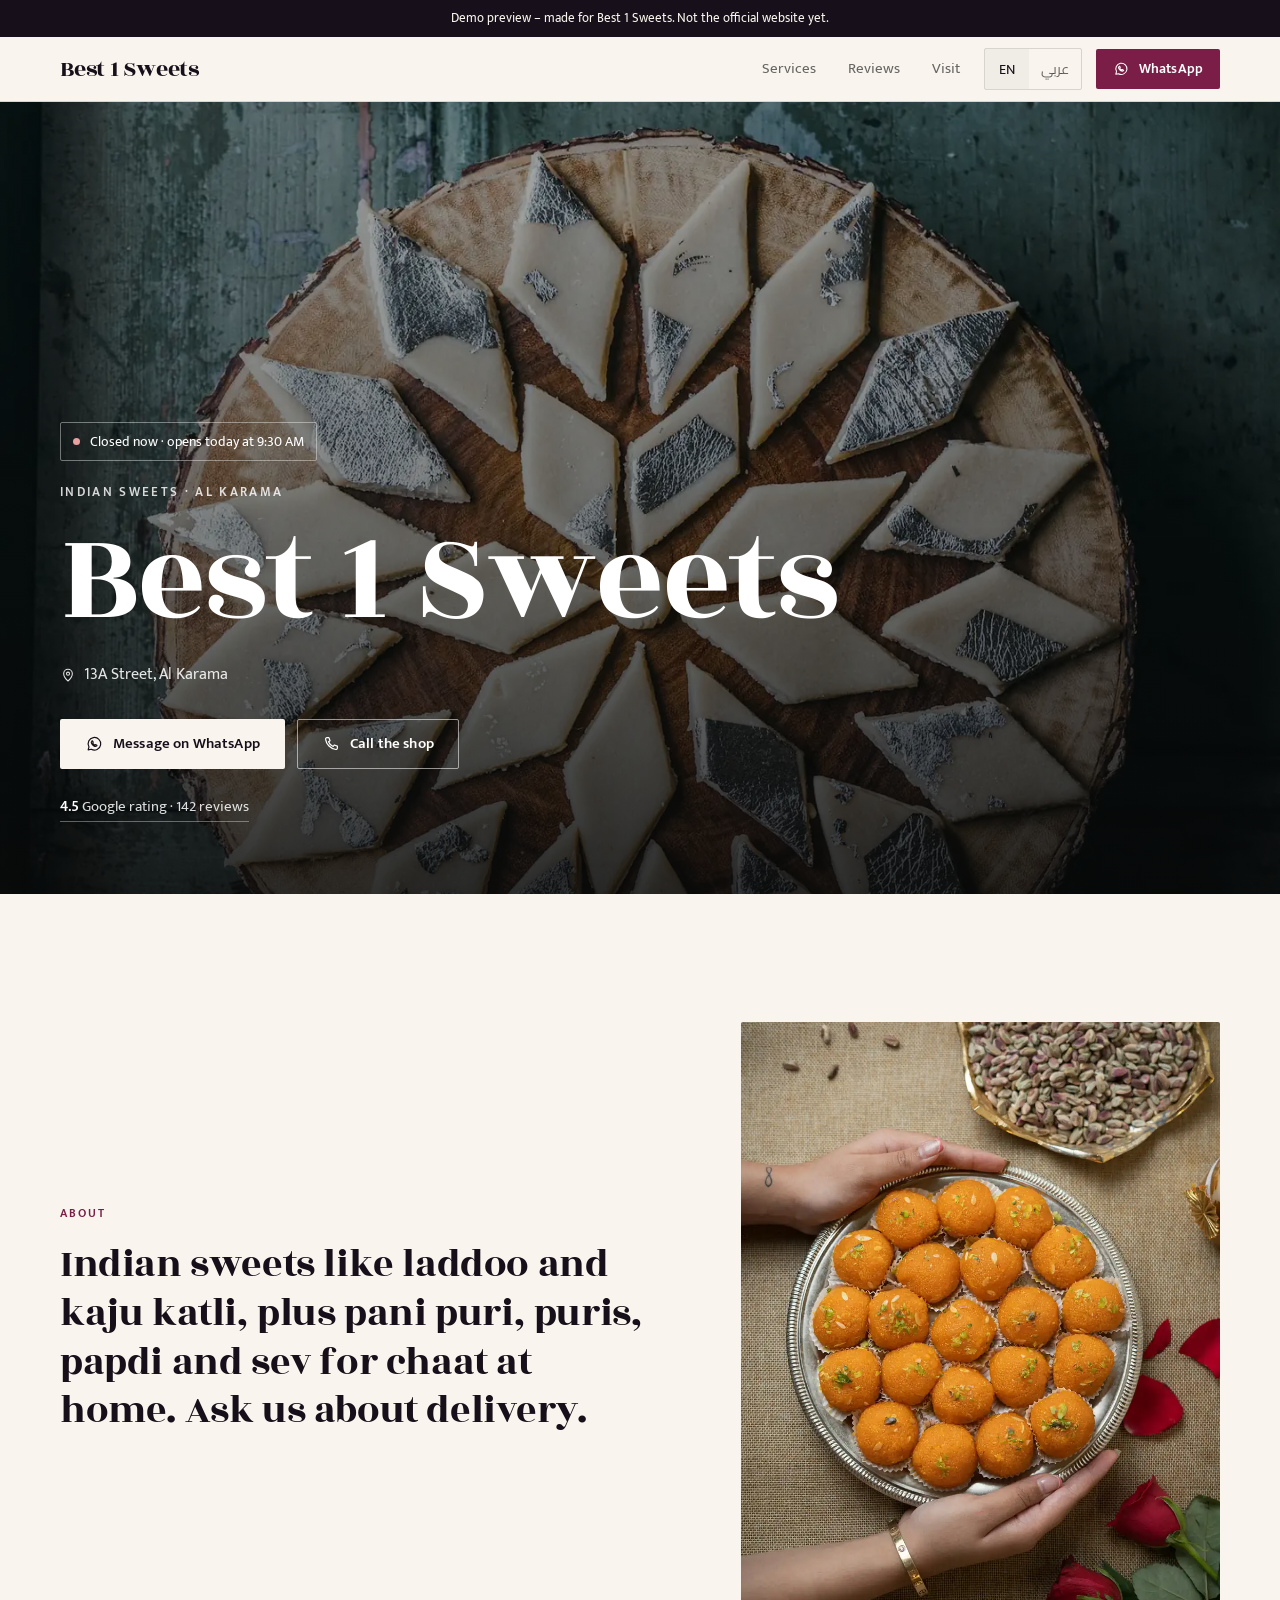
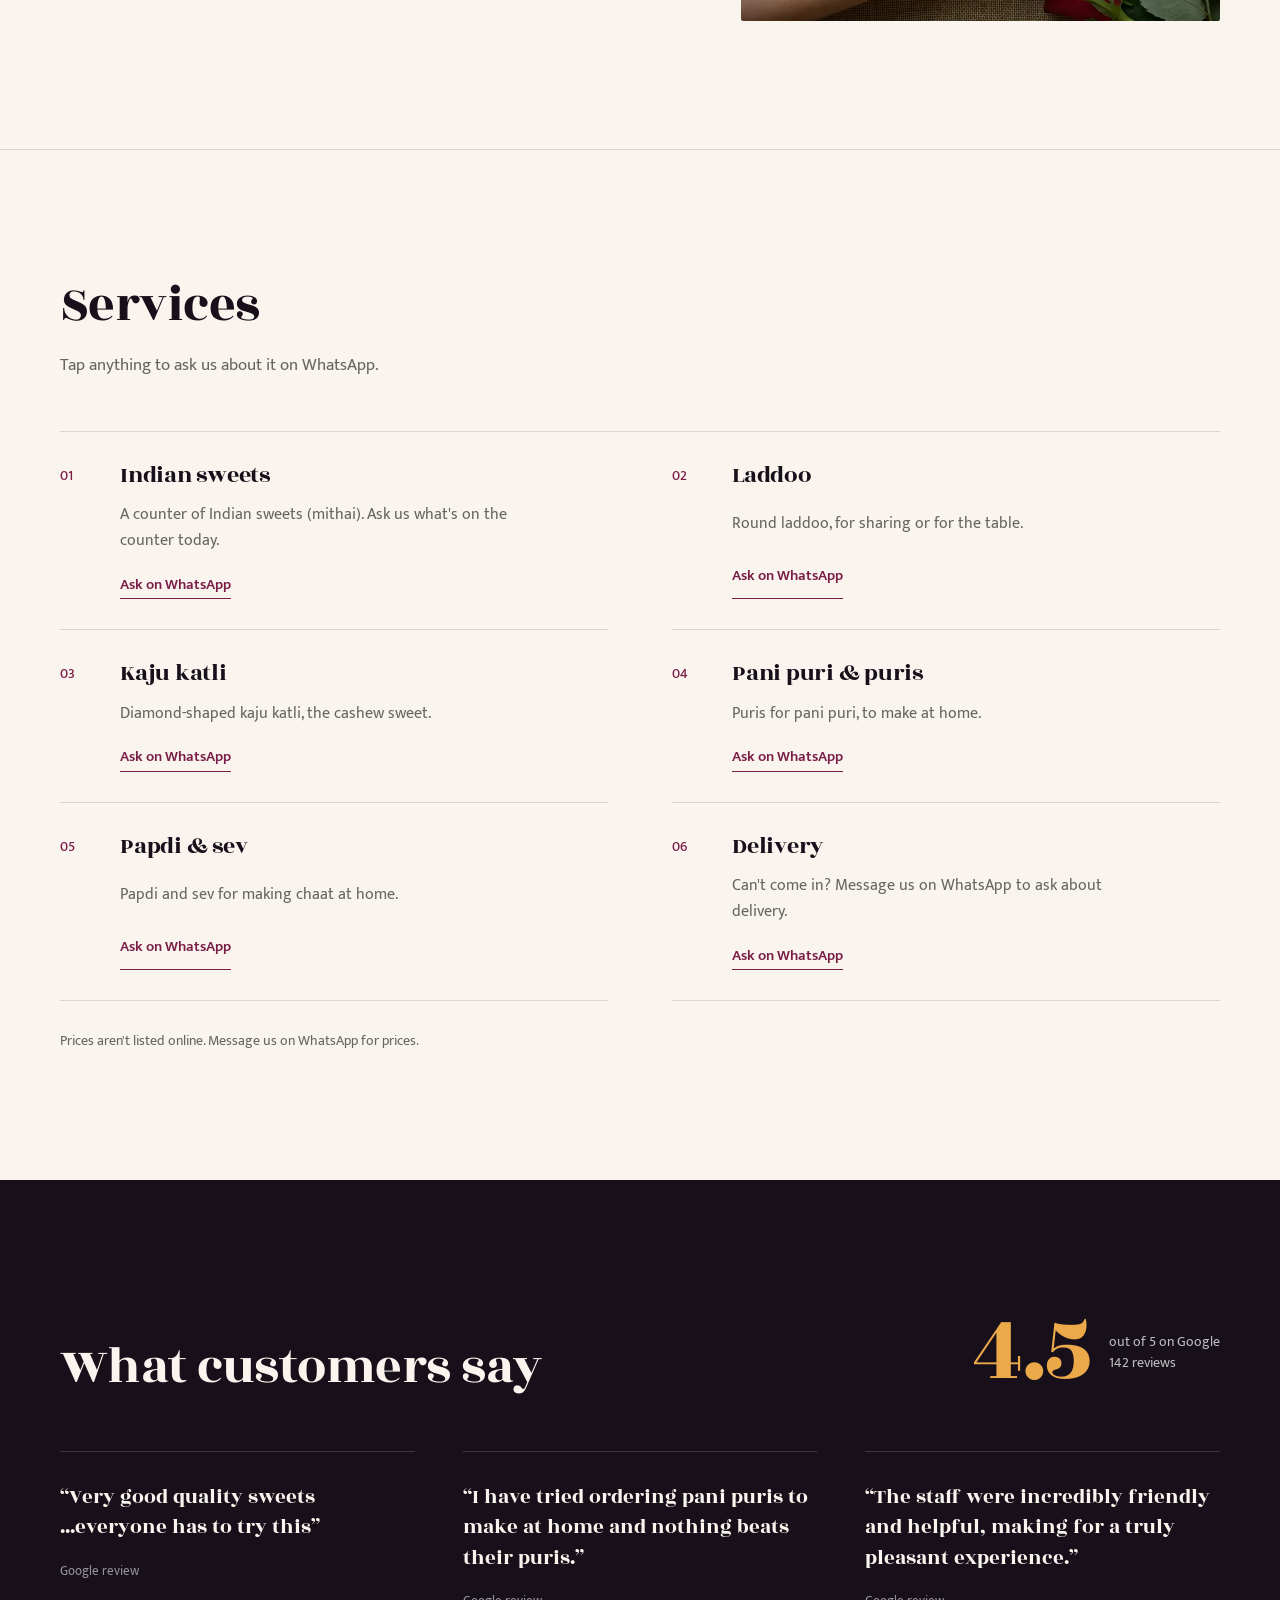
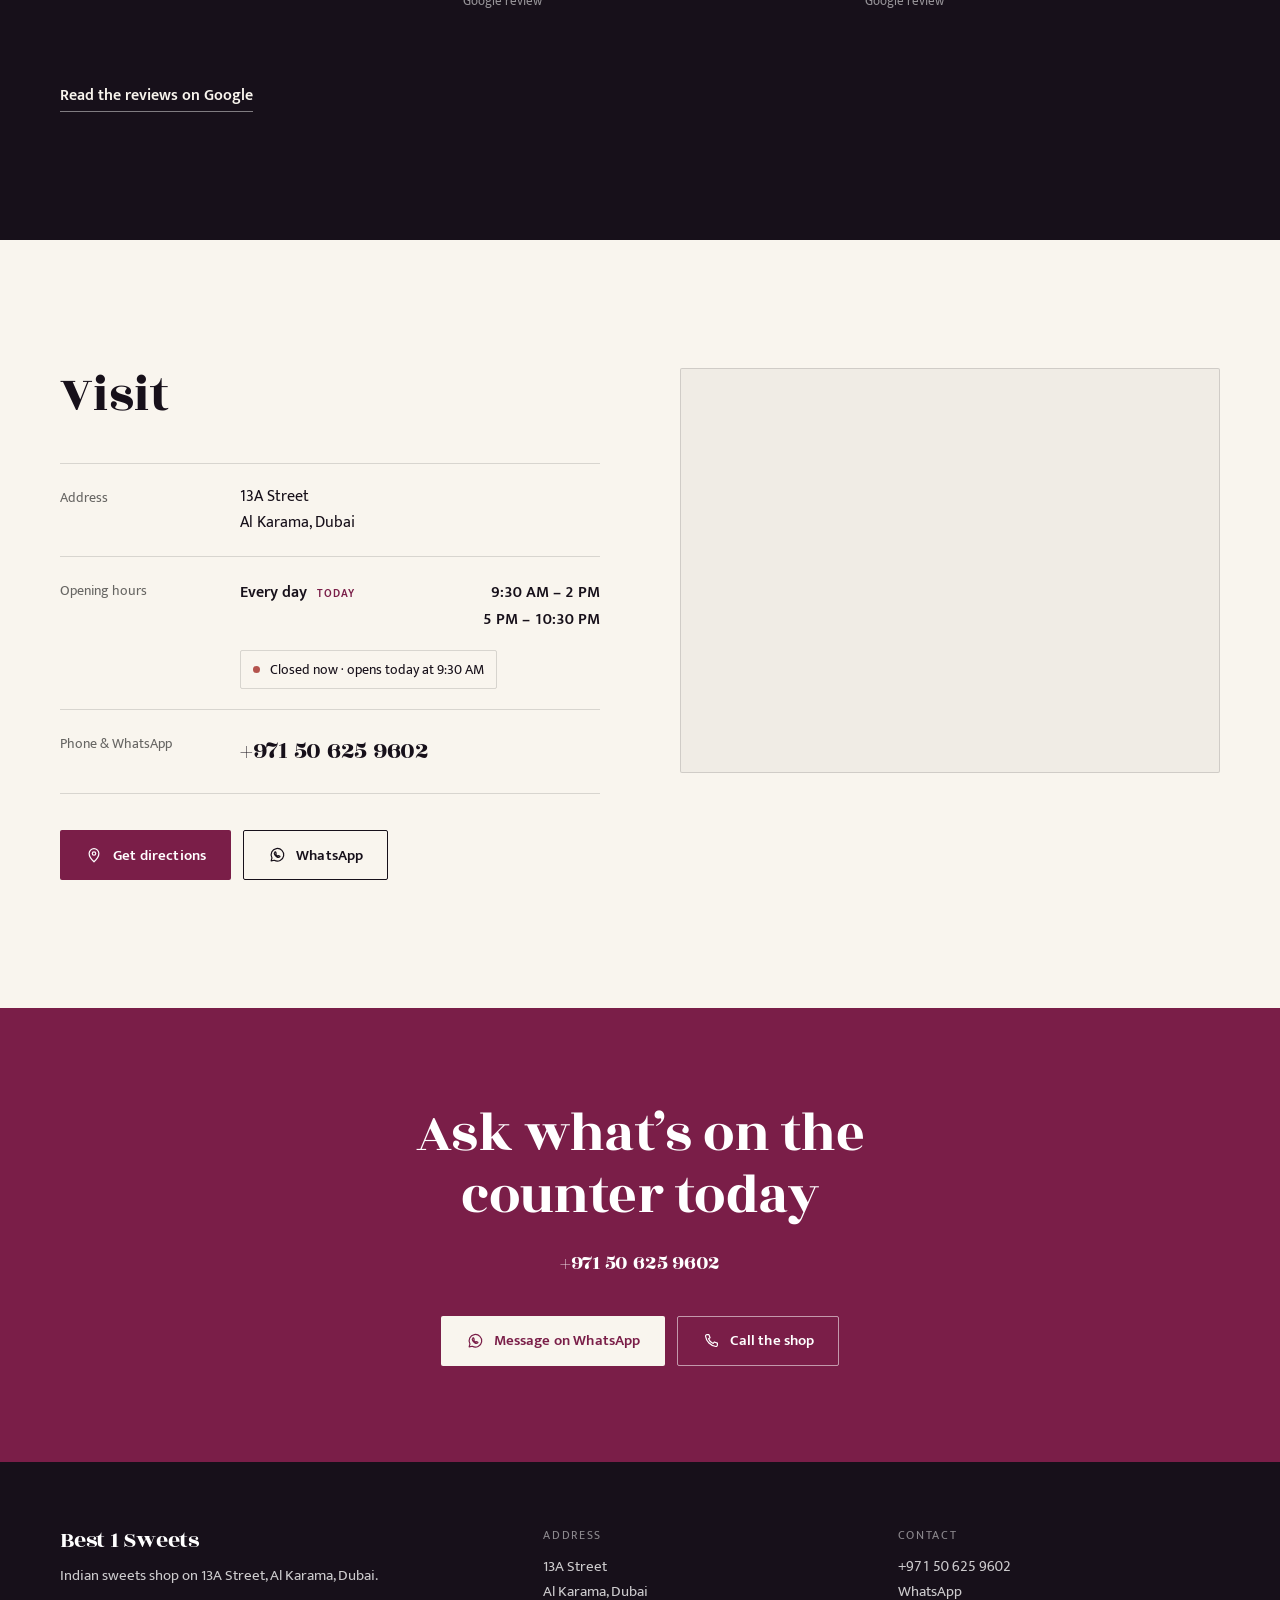
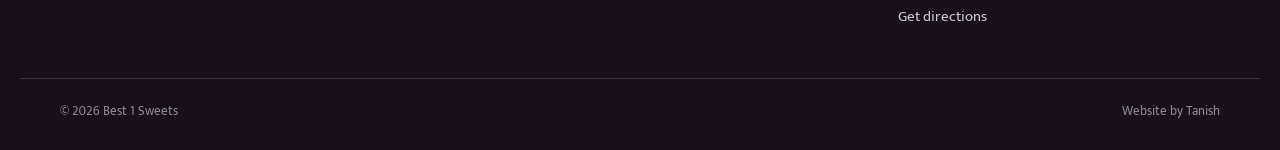
==== commit d6b13f14: "Update demo website Co-Authored-By: Claude Opus 5.5 <noreply@anthropic.com>" ====
--- a/index.html
+++ b/index.html
@@ -68,7 +68,7 @@
     <section class="hero" id="top" aria-labelledby="hero-title">
       <picture class="hero-photo">
         <source media="(max-width: 700px)" srcset="images/hero-m.webp">
-        <img class="js-img" data-img="hero" src="images/hero.webp" alt="A glass counter filled with Indian sweets" width="2000" height="1250" fetchpriority="high">
+        <img class="js-img" data-img="hero" src="images/hero.webp" alt="Kaju katli arranged in a star on a plate" width="2000" height="1250" fetchpriority="high">
       </picture>
       <div class="hero-shade" aria-hidden="true"></div>
       <div class="wrap hero-inner">
@@ -103,7 +103,7 @@
           <dl class="facts js-facts"></dl>
         </div>
         <figure class="intro-photo reveal">
-          <img class="js-img" data-img="intro" src="images/photo-1.webp" alt="Kaju katli arranged in a star on a plate" width="1120" height="1400" loading="lazy" decoding="async">
+          <img class="js-img" data-img="intro" src="images/photo-1.webp" alt="A plate of round orange laddoo" width="1120" height="1400" loading="lazy" decoding="async">
         </figure>
       </div>
     </section>
@@ -121,14 +121,7 @@
     </section>
 
     <!-- PHOTOS -->
-    <section class="gallery" aria-label="Photos">
-      <div class="wrap">
-        <div class="gallery-grid gallery-grid--2 reveal">
-          <img class="js-img" data-img="photo-2" src="images/photo-2.webp" alt="A plate of round orange laddoo" width="1120" height="1400" loading="lazy" decoding="async">
-          <img class="js-img" data-img="photo-3" src="images/photo-3.webp" alt="A festive platter of Indian sweets" width="1120" height="1400" loading="lazy" decoding="async">
-        </div>
-      </div>
-    </section>
+
 
     <!-- REVIEWS -->
     <section class="section reviews-section" id="reviews" aria-labelledby="reviews-title">
